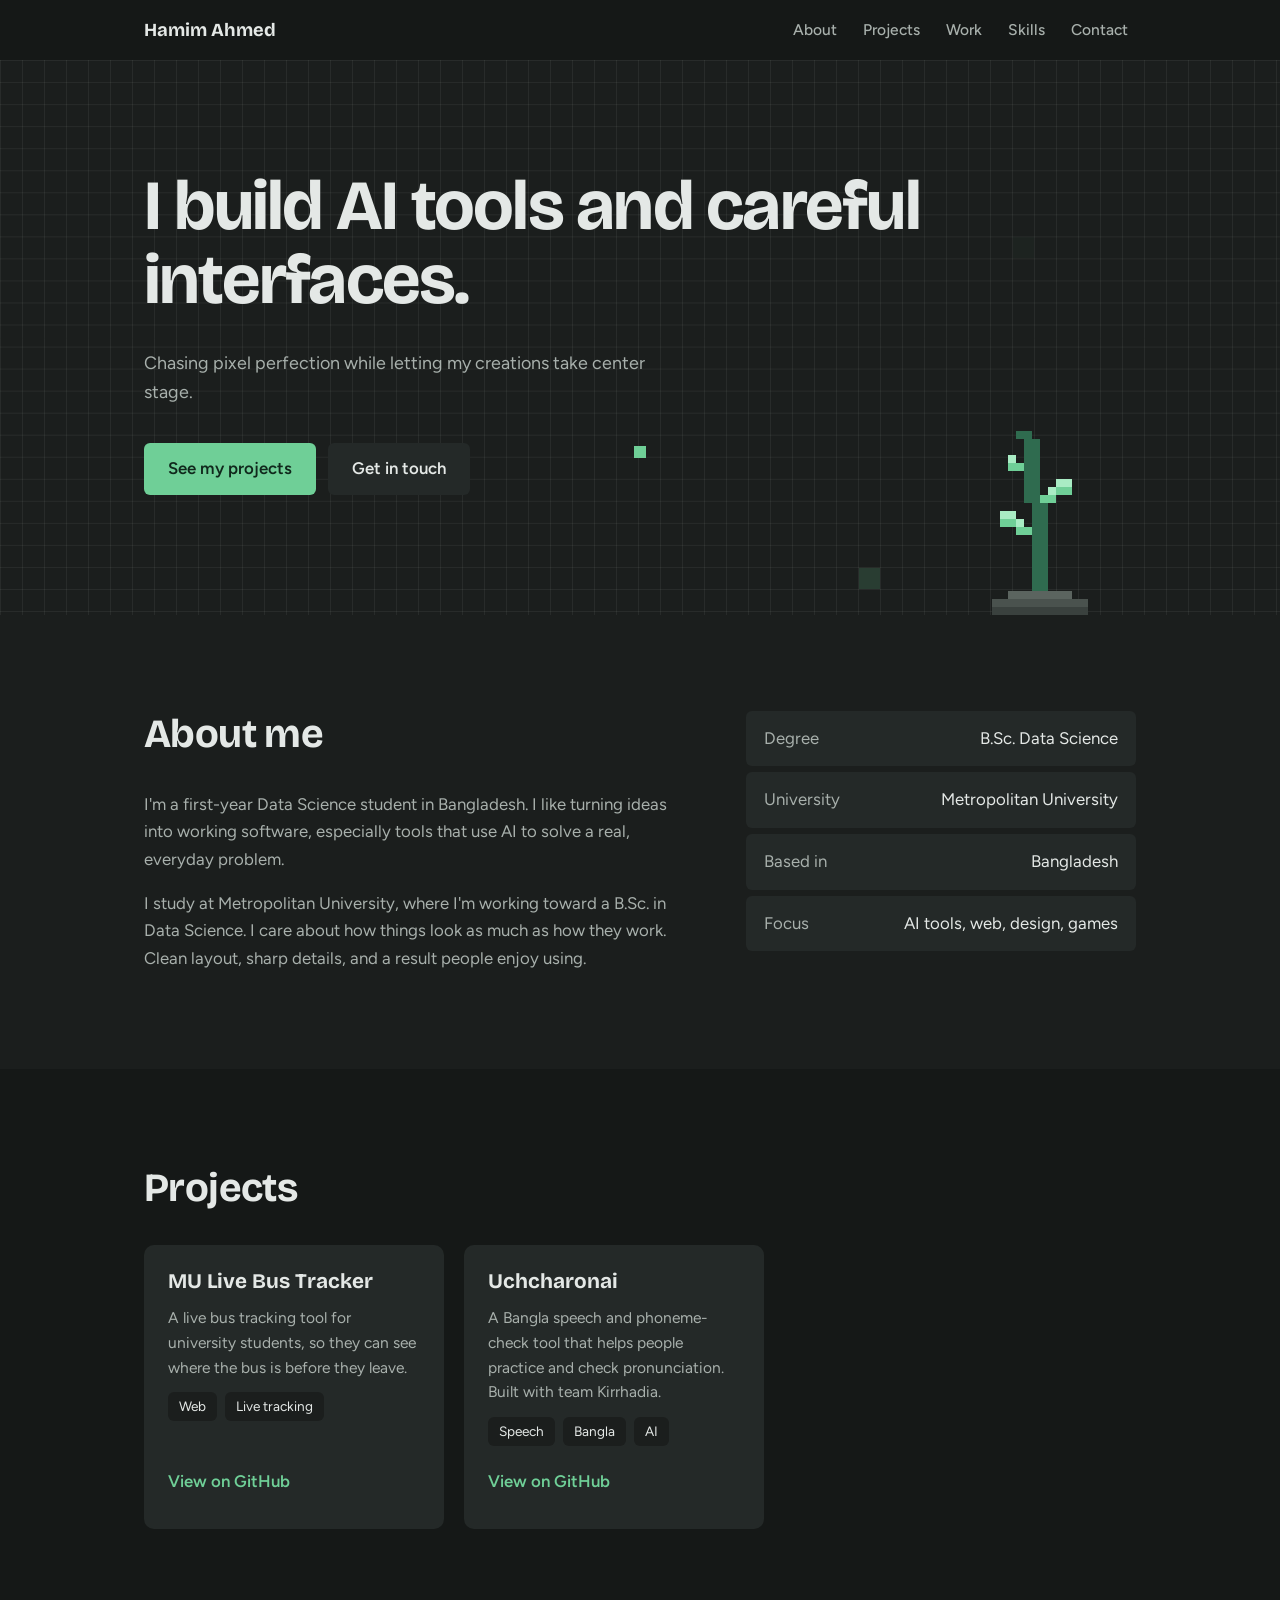
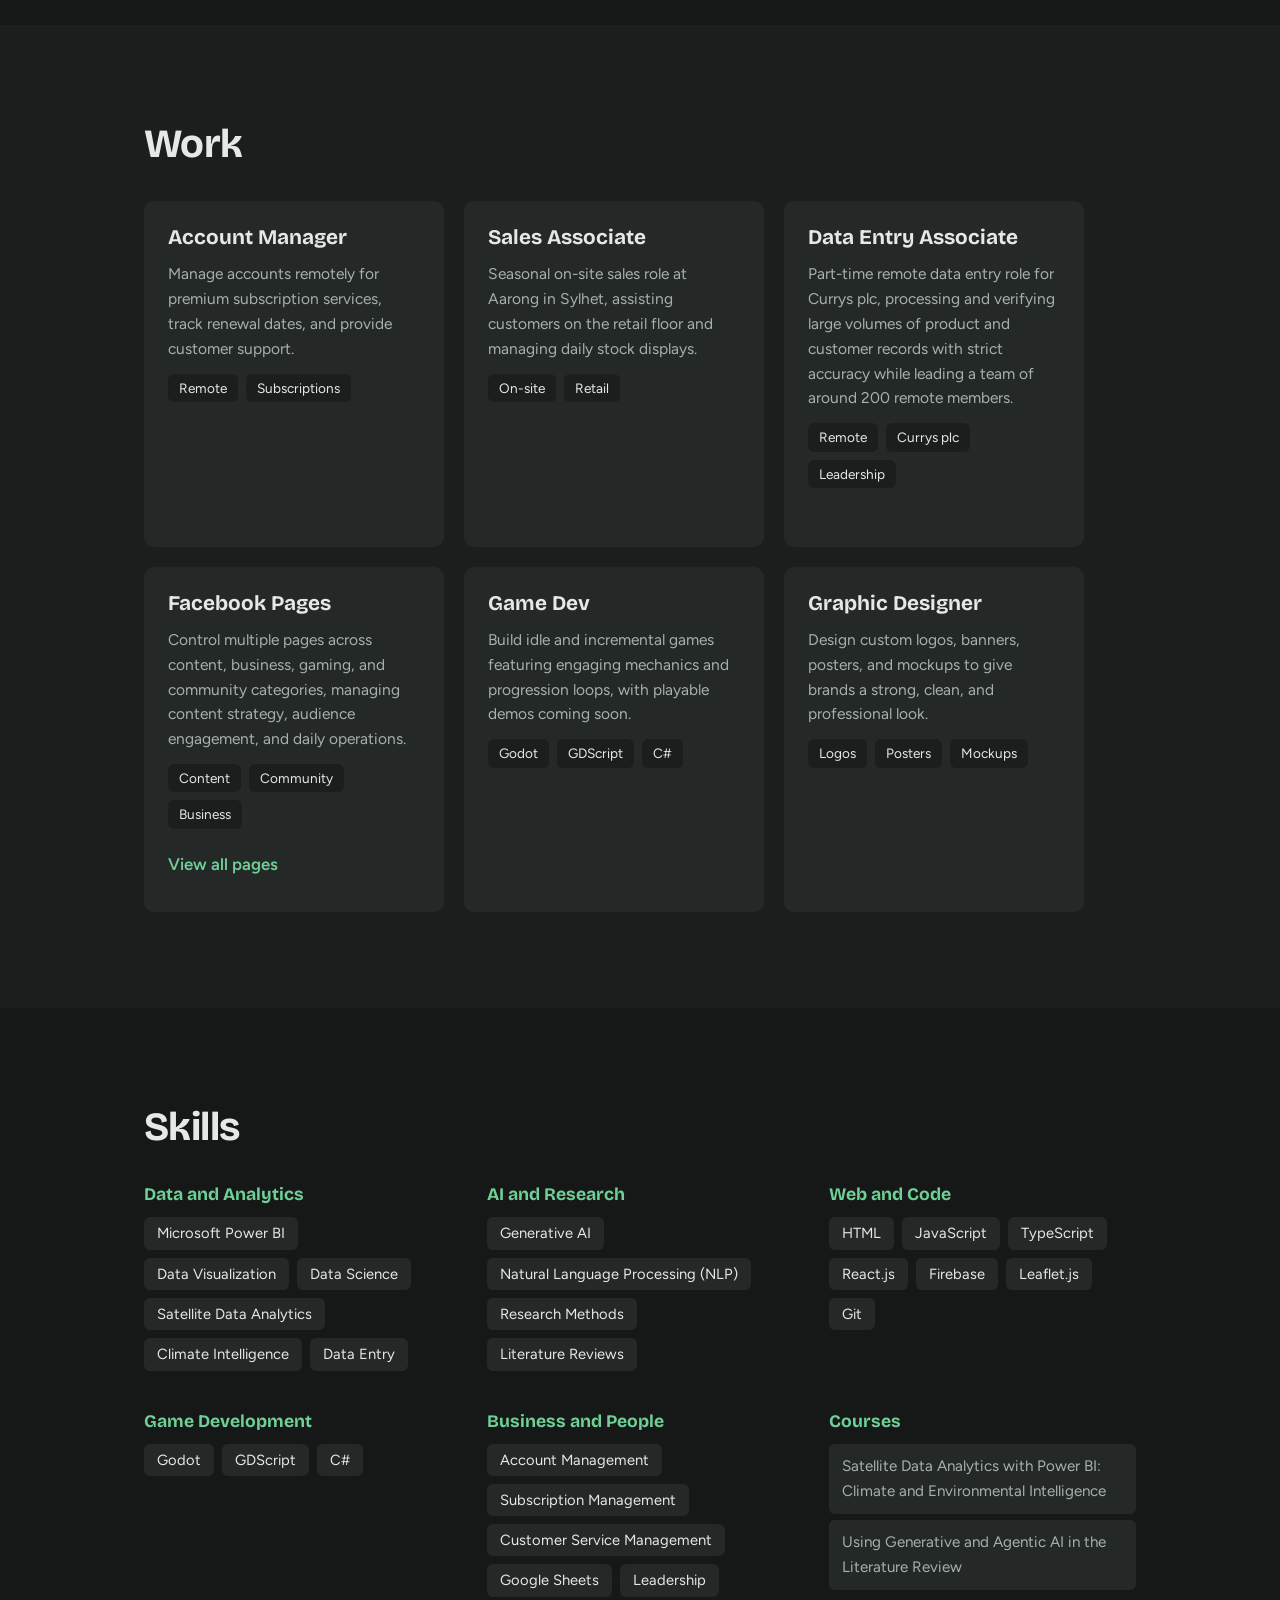
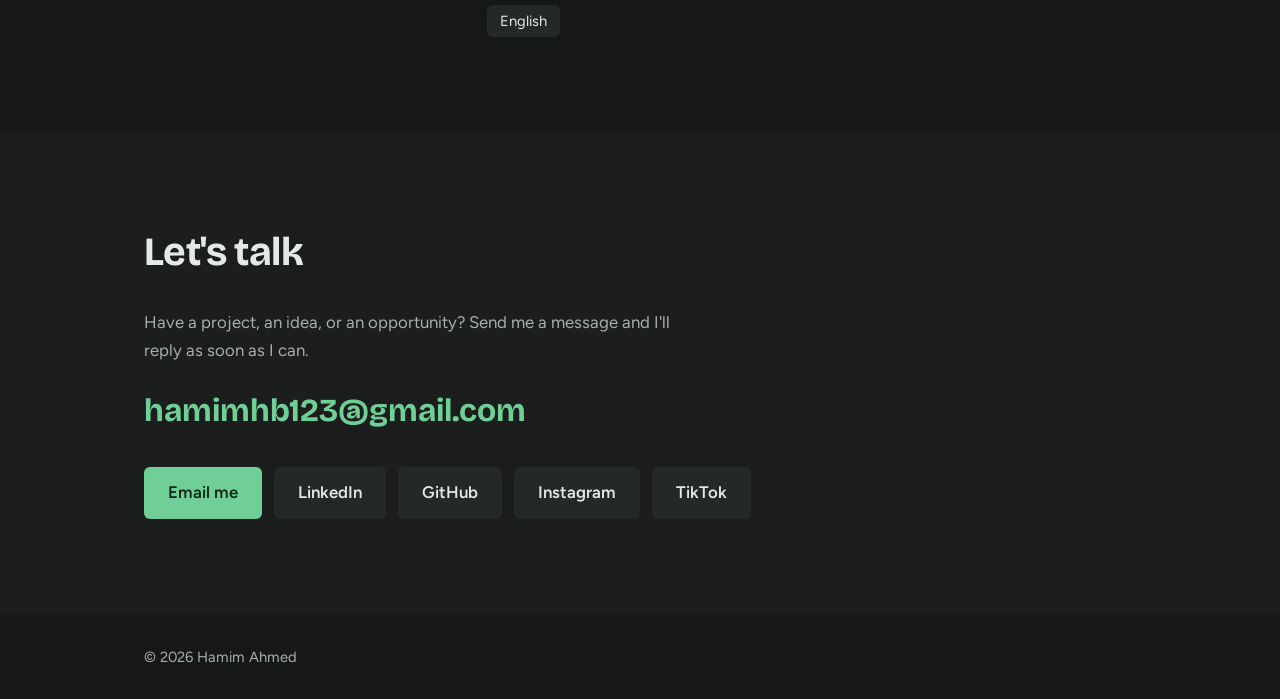
==== index.html @ 27bd6337 "Add files via upload" ====
<!DOCTYPE html>
<html lang="en">
<head>
<meta charset="utf-8">
<meta name="viewport" content="width=device-width, initial-scale=1">
<title>Hamim Ahmed | AI tools and careful interfaces</title>
<meta name="description" content="Hamim Ahmed, Data Science student building AI tools and applied software.">
<meta name="theme-color" content="#1b1e1d">
<meta name="color-scheme" content="dark">
<meta property="og:type" content="website">
<meta property="og:title" content="Hamim Ahmed | AI tools and careful interfaces">
<meta property="og:description" content="Data Science student building AI tools and applied software.">
<meta property="og:url" content="https://humblehamim.pages.dev/">
<meta name="twitter:card" content="summary">
<link rel="icon" href="data:image/svg+xml,%3Csvg xmlns='http://www.w3.org/2000/svg' viewBox='0 0 16 16'%3E%3Crect width='16' height='16' fill='%231b1e1d'/%3E%3Crect x='7' y='4' width='2' height='9' fill='%236fcf97'/%3E%3Crect x='4' y='5' width='3' height='2' fill='%236fcf97'/%3E%3Crect x='9' y='3' width='3' height='2' fill='%23a9ecc4'/%3E%3C/svg%3E">
<link rel="preconnect" href="https://fonts.googleapis.com">
<link rel="preconnect" href="https://fonts.gstatic.com" crossorigin>
<link href="https://fonts.googleapis.com/css2?family=Bricolage+Grotesque:opsz,wght@12..96,500;12..96,700&family=Figtree:wght@400;500;600&display=swap" rel="stylesheet">
<link rel="stylesheet" href="style.css">
</head>
<body>
<a class="skip" href="#about">Skip to content</a>
<div id="bar"></div>

<header>
  <div class="wrap">
    <a class="logo" href="#top">Hamim Ahmed</a>
    <nav aria-label="Main">
      <a href="#about">About</a>
      <a href="#projects">Projects</a>
      <a href="#work">Work</a>
      <a href="#skills">Skills</a>
      <a href="#contact">Contact</a>
    </nav>
  </div>
</header>

<main id="top">

<div class="hero">
  <canvas id="grid" aria-hidden="true"></canvas>
  <canvas id="sprout" aria-hidden="true"></canvas>
  <div class="wrap">
    <h1>I build AI tools and careful interfaces.</h1>
    <p class="motto">Chasing pixel perfection while letting my creations take center stage.</p>
    <div class="btns">
      <a class="btn main" href="#projects">See my projects</a>
      <a class="btn alt" href="#contact">Get in touch</a>
    </div>
  </div>
</div>

<section id="about">
  <div class="wrap about">
    <div>
      <h2>About me</h2>
      <p>I'm a first-year Data Science student in Bangladesh. I like turning ideas into working software, especially tools that use AI to solve a real, everyday problem.</p>
      <p>I study at Metropolitan University, where I'm working toward a B.Sc. in Data Science. I care about how things look as much as how they work. Clean layout, sharp details, and a result people enjoy using.</p>
    </div>
    <dl class="facts">
      <div><dt>Degree</dt><dd>B.Sc. Data Science</dd></div>
      <div><dt>University</dt><dd>Metropolitan University</dd></div>
      <div><dt>Based in</dt><dd>Bangladesh</dd></div>
      <div><dt>Focus</dt><dd>AI tools, web, design, games</dd></div>
    </dl>
  </div>
</section>

<section id="projects">
  <div class="wrap">
    <h2>Projects</h2>
    <div class="cards">

      <!-- PROJECT CARD: copy this block to add a new project -->
      <article class="card">
        <h3>MU Live Bus Tracker</h3>
        <p>A live bus tracking tool for university students, so they can see where the bus is before they leave.</p>
        <ul class="tags"><li>Web</li><li>Live tracking</li></ul>
        <a href="https://github.com/HumbleHamim" aria-label="MU Live Bus Tracker on GitHub">View on GitHub</a>
      </article>

      <article class="card">
        <h3>Uchcharonai</h3>
        <p>A Bangla speech and phoneme-check tool that helps people practice and check pronunciation. Built with team Kirrhadia.</p>
        <ul class="tags"><li>Speech</li><li>Bangla</li><li>AI</li></ul>
        <a href="https://github.com/HumbleHamim" aria-label="Uchcharonai on GitHub">View on GitHub</a>
      </article>
      <!-- END PROJECT CARD -->

    </div>
  </div>
</section>

<section id="work">
  <div class="wrap">
    <h2>Work</h2>
    <div class="cards">
      <article class="card">
        <h3>Account Manager</h3>
        <p>Manage accounts remotely for premium subscription services, track renewal dates, and provide customer support.</p>
        <ul class="tags"><li>Remote</li><li>Subscriptions</li></ul>
      </article>
      <article class="card">
        <h3>Sales Associate</h3>
        <p>Seasonal on-site sales role at Aarong in Sylhet, assisting customers on the retail floor and managing daily stock displays.</p>
        <ul class="tags"><li>On-site</li><li>Retail</li></ul>
      </article>
      <article class="card">
        <h3>Data Entry Associate</h3>
        <p>Part-time remote data entry role for Currys plc, processing and verifying large volumes of product and customer records with strict accuracy while leading a team of around 200 remote members.</p>
        <ul class="tags"><li>Remote</li><li>Currys plc</li><li>Leadership</li></ul>
      </article>
      <article class="card">
        <h3>Facebook Pages</h3>
        <p>Control multiple pages across content, business, gaming, and community categories, managing content strategy, audience engagement, and daily operations.</p>
        <ul class="tags"><li>Content</li><li>Community</li><li>Business</li></ul>
        <button class="more" type="button" aria-expanded="false" aria-controls="pages-panel">View all pages</button>
      </article>
      <article class="card">
        <h3>Game Dev</h3>
        <p>Build idle and incremental games featuring engaging mechanics and progression loops, with playable demos coming soon.</p>
        <ul class="tags"><li>Godot</li><li>GDScript</li><li>C#</li></ul>
      </article>
      <article class="card">
        <h3>Graphic Designer</h3>
        <p>Design custom logos, banners, posters, and mockups to give brands a strong, clean, and professional look.</p>
        <ul class="tags"><li>Logos</li><li>Posters</li><li>Mockups</li></ul>
      </article>
    </div>
    <div id="pages-panel" class="panel" hidden>
      <h3>Facebook pages I run</h3>
      <div class="cards compact">
      <article class="card">
        <h3>DSc Coven</h3>
        <p>Manage a student-led educational community and content page for Data Science students at Metropolitan University.</p>
        <a href="https://www.facebook.com/1062751756930092" target="_blank" rel="noopener" aria-label="Visit the DSc Coven page">Visit page</a>
      </article>
      <article class="card">
        <h3>HRS Team</h3>
        <p>An online business run with two partners, built around affordable, trusted digital services.</p>
        <a href="https://www.facebook.com/218362291365627" target="_blank" rel="noopener" aria-label="Visit the HRS Team page">Visit page</a>
      </article>
      <article class="card">
        <h3>Premium Education Hub</h3>
        <p>Affordable access to tools like ChatGPT, Gemini, Canva, Grammarly and Adobe.</p>
        <a href="https://www.facebook.com/1070780342783674" target="_blank" rel="noopener" aria-label="Visit the Premium Education Hub page">Visit page</a>
      </article>
      <article class="card">
        <h3>Premium Streaming Hub</h3>
        <p>Affordable premium streaming plans, including YouTube Premium, Spotify and Netflix.</p>
        <a href="https://www.facebook.com/617478764784424" target="_blank" rel="noopener" aria-label="Visit the Premium Streaming Hub page">Visit page</a>
      </article>
      <article class="card">
        <h3>HRS Luxeven</h3>
        <p>Manage brand identity, daily operations, and business growth for a premium clothing line focused on timeless style.</p>
        <a href="https://www.facebook.com/1470755589448457" target="_blank" rel="noopener" aria-label="Visit the HRS Luxeven page">Visit page</a>
      </article>
      <article class="card">
        <h3>RCL Empire</h3>
        <p>Manage content and community engagement for a Minecraft team on the Cyanplex server.</p>
        <a href="https://www.facebook.com/104432019343906" target="_blank" rel="noopener" aria-label="Visit the RCL Empire page">Visit page</a>
      </article>
      </div>
    </div>
  </div>
</section>

<section id="skills">
  <div class="wrap">
    <h2>Skills</h2>
    <div class="skills">
      <div>
        <h3>Data and Analytics</h3>
        <ul><li>Microsoft Power BI</li><li>Data Visualization</li><li>Data Science</li><li>Satellite Data Analytics</li><li>Climate Intelligence</li><li>Data Entry</li></ul>
      </div>
      <div>
        <h3>AI and Research</h3>
        <ul><li>Generative AI</li><li>Natural Language Processing (NLP)</li><li>Research Methods</li><li>Literature Reviews</li></ul>
      </div>
      <div>
        <h3>Web and Code</h3>
        <ul><li>HTML</li><li>JavaScript</li><li>TypeScript</li><li>React.js</li><li>Firebase</li><li>Leaflet.js</li><li>Git</li></ul>
      </div>
      <div>
        <h3>Game Development</h3>
        <ul><li>Godot</li><li>GDScript</li><li>C#</li></ul>
      </div>
      <div>
        <h3>Business and People</h3>
        <ul><li>Account Management</li><li>Subscription Management</li><li>Customer Service Management</li><li>Google Sheets</li><li>Leadership</li><li>English</li></ul>
      </div>
      <div>
        <h3>Courses</h3>
        <ul class="plain"><li>Satellite Data Analytics with Power BI: Climate and Environmental Intelligence</li><li>Using Generative and Agentic AI in the Literature Review</li></ul>
      </div>
    </div>
  </div>
</section>

<section id="contact" class="contact">
  <div class="wrap">
    <h2>Let's talk</h2>
    <p>Have a project, an idea, or an opportunity? Send me a message and I'll reply as soon as I can.</p>
    <p class="mail"><a href="mailto:hamimhb123@gmail.com">hamimhb123@gmail.com</a></p>
    <div class="links">
      <a class="btn main" href="mailto:hamimhb123@gmail.com">Email me</a>
      <a class="btn alt" href="https://www.linkedin.com/in/humblehamim" target="_blank" rel="noopener">LinkedIn</a>
      <a class="btn alt" href="https://github.com/HumbleHamim" target="_blank" rel="noopener">GitHub</a>
      <a class="btn alt" href="https://www.instagram.com/humble.breeze" target="_blank" rel="noopener">Instagram</a>
      <a class="btn alt" href="https://www.tiktok.com/@humble.breeze" target="_blank" rel="noopener">TikTok</a>
    </div>
  </div>
</section>

</main>

<footer>
  <div class="wrap">&copy; <span id="yr">2026</span> Hamim Ahmed</div>
</footer>

<script src="script.js"></script>
</body>
</html>
---- style.css ----
:root{
  --bg:#1b1e1d; --deep:#151817; --surface:#242928; --surface-hi:#2c3230;
  --ash:#a8b0ac; --silver:#e4e8e6; --green:#6fcf97; --green-deep:#2f6b4f;
  --display:'Bricolage Grotesque','Segoe UI',Arial,sans-serif;
  --body:'Figtree','Segoe UI',Arial,sans-serif;
}
*{box-sizing:border-box;margin:0;padding:0}
html{scroll-behavior:smooth}
body{background:var(--bg);color:var(--silver);font:400 1.05rem/1.65 var(--body)}
a{color:inherit}
:focus-visible{outline:2px solid var(--green);outline-offset:3px}
.wrap{max-width:1040px;margin:0 auto;padding:0 24px}

.skip{position:absolute;left:16px;top:-60px;z-index:30;background:var(--green);color:#10281c;padding:10px 16px;border-radius:6px;font-weight:600;text-decoration:none}
.skip:focus{top:10px}

/* nav: a plain solid bar */
header{position:sticky;top:0;z-index:5;background:var(--deep)}
header .wrap{display:flex;justify-content:space-between;align-items:center;height:60px}
.logo{font:700 1.15rem var(--display);text-decoration:none;padding:12px 0}
nav{display:flex;gap:10px}
nav a{color:var(--ash);text-decoration:none;font-weight:500;font-size:.97rem;padding:12px 8px;display:inline-block}
nav a:hover{color:var(--green)}

/* hero */
.hero{position:relative;overflow:hidden}
#grid{position:absolute;inset:0;width:100%;height:100%}
.hero .wrap{position:relative;padding-top:110px;padding-bottom:120px;pointer-events:none}
.hero a,.hero .btn{pointer-events:auto}
h1{font:700 clamp(1.9rem,6.4vw,4.4rem)/1.05 var(--display);letter-spacing:-.025em;max-width:21ch}
.motto{margin-top:30px;max-width:46ch;color:var(--ash);font-size:1.12rem}
.btns{display:flex;gap:12px;margin-top:36px;flex-wrap:wrap}
.btn{display:inline-block;padding:12px 24px;border-radius:6px;font-weight:600;text-decoration:none;background:var(--surface);transition:background .2s,transform .2s}
.btn.main{background:var(--green);color:#10281c}
.btn.main:hover{background:#8be0ae}
.btn.alt:hover{background:var(--surface-hi);color:var(--green)}

/* sections: separated by a step in tone, not by lines */
section{padding:96px 0;scroll-margin-top:60px}
#projects,#skills{background:var(--deep)}
h2{font:700 clamp(1.8rem,4vw,2.5rem)/1.15 var(--display);letter-spacing:-.015em;margin-bottom:34px}
.about{display:grid;grid-template-columns:1.4fr 1fr;gap:56px}
.about p+p{margin-top:16px}
.about p{color:var(--ash)}
.facts{display:grid;gap:6px;align-content:start}
.facts div{background:var(--surface);border-radius:6px;padding:14px 18px;display:flex;justify-content:space-between;gap:16px}
.facts dt{color:var(--ash)}
.facts dd{text-align:right}

/* cards */
.cards{display:grid;grid-template-columns:repeat(auto-fill,minmax(min(300px,100%),300px));gap:20px;justify-content:start;grid-auto-rows:1fr}
.card{background:var(--surface);border-radius:10px;padding:24px;display:flex;flex-direction:column;gap:12px;transition:background .2s,transform .25s}
.card:hover{background:var(--surface-hi);transform:translateY(-4px)}
.card h3{font:700 1.3rem var(--display)}
.card p{color:var(--ash);font-size:.97rem;line-height:1.6}
.tags{list-style:none;display:flex;flex-wrap:wrap;gap:8px}
.tags li{font-size:.85rem;padding:3px 11px;border-radius:6px;background:var(--bg);color:var(--silver)}
.card a,.more{color:var(--green);font-weight:600;text-decoration:none;display:inline-block;padding:10px 0;margin-top:auto;width:max-content}
.card a:hover{text-decoration:underline}

/* project screenshots (used when a card has a .shot) */
.shot{display:block;margin:-24px -24px 0;border-radius:10px 10px 0 0;overflow:hidden;background:var(--deep)}
.shot img{display:block;width:100%;height:auto;aspect-ratio:16/10;object-fit:cover;object-position:top}

/* skills */
.skills{display:grid;grid-template-columns:repeat(auto-fit,minmax(280px,1fr));gap:40px 36px}
.skills h3{font:700 1.1rem var(--display);margin-bottom:12px;color:var(--green)}
.skills ul{list-style:none;display:flex;flex-wrap:wrap;gap:8px}
.skills li{padding:4px 13px;border-radius:6px;font-size:.92rem;color:var(--silver);background:var(--surface)}
.skills ul.plain{display:grid;gap:6px}
.skills ul.plain li{padding:10px 13px;color:var(--ash);font-size:.95rem}

/* contact */
.contact p{color:var(--ash);max-width:50ch;margin-bottom:20px}
.contact .mail{font:700 clamp(1.3rem,3.6vw,2rem)/1.2 var(--display);color:var(--silver);margin-bottom:28px;overflow-wrap:anywhere}
.contact .mail a{text-decoration:none;color:var(--green)}
.contact .mail a:hover{text-decoration:underline}
.links{display:flex;flex-wrap:wrap;gap:12px}
footer{padding:30px 0;color:var(--ash);font-size:.92rem;background:var(--deep)}

@media(max-width:760px){
  .about{grid-template-columns:1fr;gap:34px}
  .hero .wrap{padding-top:70px;padding-bottom:80px}
  section{padding:64px 0}
}

/* sprout */
#sprout{position:absolute;right:max(24px,calc((100% - 1040px)/2 + 24px));bottom:0;width:192px;height:256px;image-rendering:pixelated;pointer-events:none}
@media(max-width:760px){#sprout{width:120px;height:160px;right:12px;opacity:.9}}

/* scroll progress */
#bar{position:fixed;top:0;left:0;height:3px;width:100%;background:var(--green);transform:scaleX(0);transform-origin:left;z-index:20}

/* custom cursor (pixel trail) */
.tr{position:fixed;left:0;top:0;pointer-events:none;z-index:99;background:var(--green);will-change:transform}
.tr.head{transition:width .15s,height .15s,background .15s,margin .15s}
.tr.head.big{width:34px!important;height:34px!important;margin:-10px 0 0 -10px;background:transparent;border:2px solid var(--green)}

/* load-in + scroll reveal */
.w{display:inline-block;animation:wordIn .8s cubic-bezier(.2,.7,.2,1) both}
@keyframes wordIn{from{opacity:0;transform:translateY(.6em)}to{opacity:1;transform:none}}
@keyframes fadeUp{from{opacity:0;transform:translateY(14px)}to{opacity:1;transform:none}}
.motto{animation:fadeUp .8s .7s both}
.btns{animation:fadeUp .8s .95s both}
.rv{opacity:0;transform:translateY(22px);transition:opacity .6s ease,transform .6s ease}
.rv.in{opacity:1;transform:none}
.card.rv.in{transition:opacity .6s ease,transform .25s,background .2s}
@media(prefers-reduced-motion:reduce){
  html{scroll-behavior:auto}
  .w,.motto,.btns{animation:none}
  .rv{opacity:1;transform:none;transition:none}
  .card:hover,.btn:hover{transform:none}
}

@media(max-width:700px){.cards{justify-content:center}}
@media(max-width:560px){.logo{display:none}header .wrap{justify-content:center}nav{gap:2px}nav a{font-size:.9rem;padding:12px 7px}}

.more{background:none;border:0;font:inherit;font-weight:600;cursor:pointer;text-align:left}
.more:hover{text-decoration:underline}
.panel{margin-top:56px}
.panel[hidden]{display:none}
.panel>h3{font:700 1.3rem var(--display);margin-bottom:20px}
.cards.compact{grid-template-columns:repeat(auto-fill,minmax(min(260px,100%),260px))}
.cards.compact .card{padding:20px;background:var(--surface)}
.btn:hover{transform:translateY(-2px)}
.card.rv.in:hover{transform:translateY(-4px)}
.contact .mail a{display:inline-block;padding:8px 0}
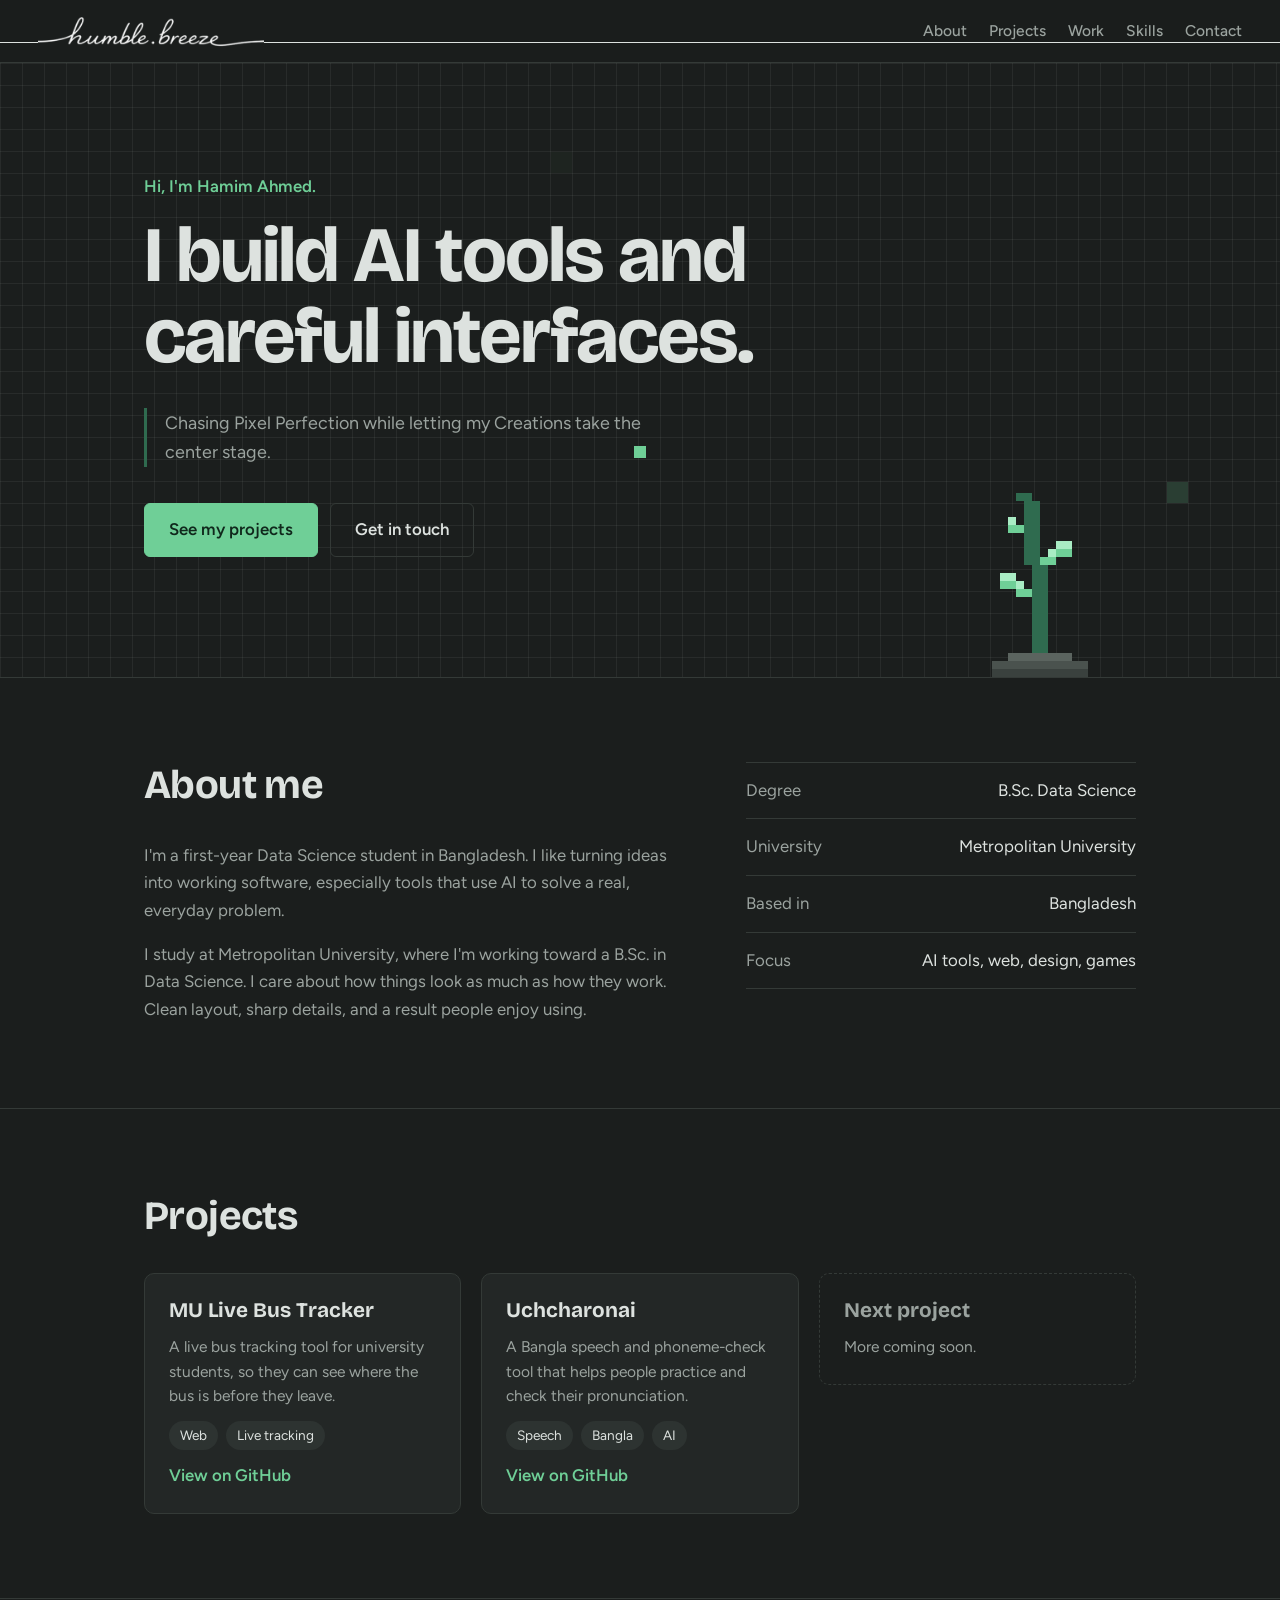
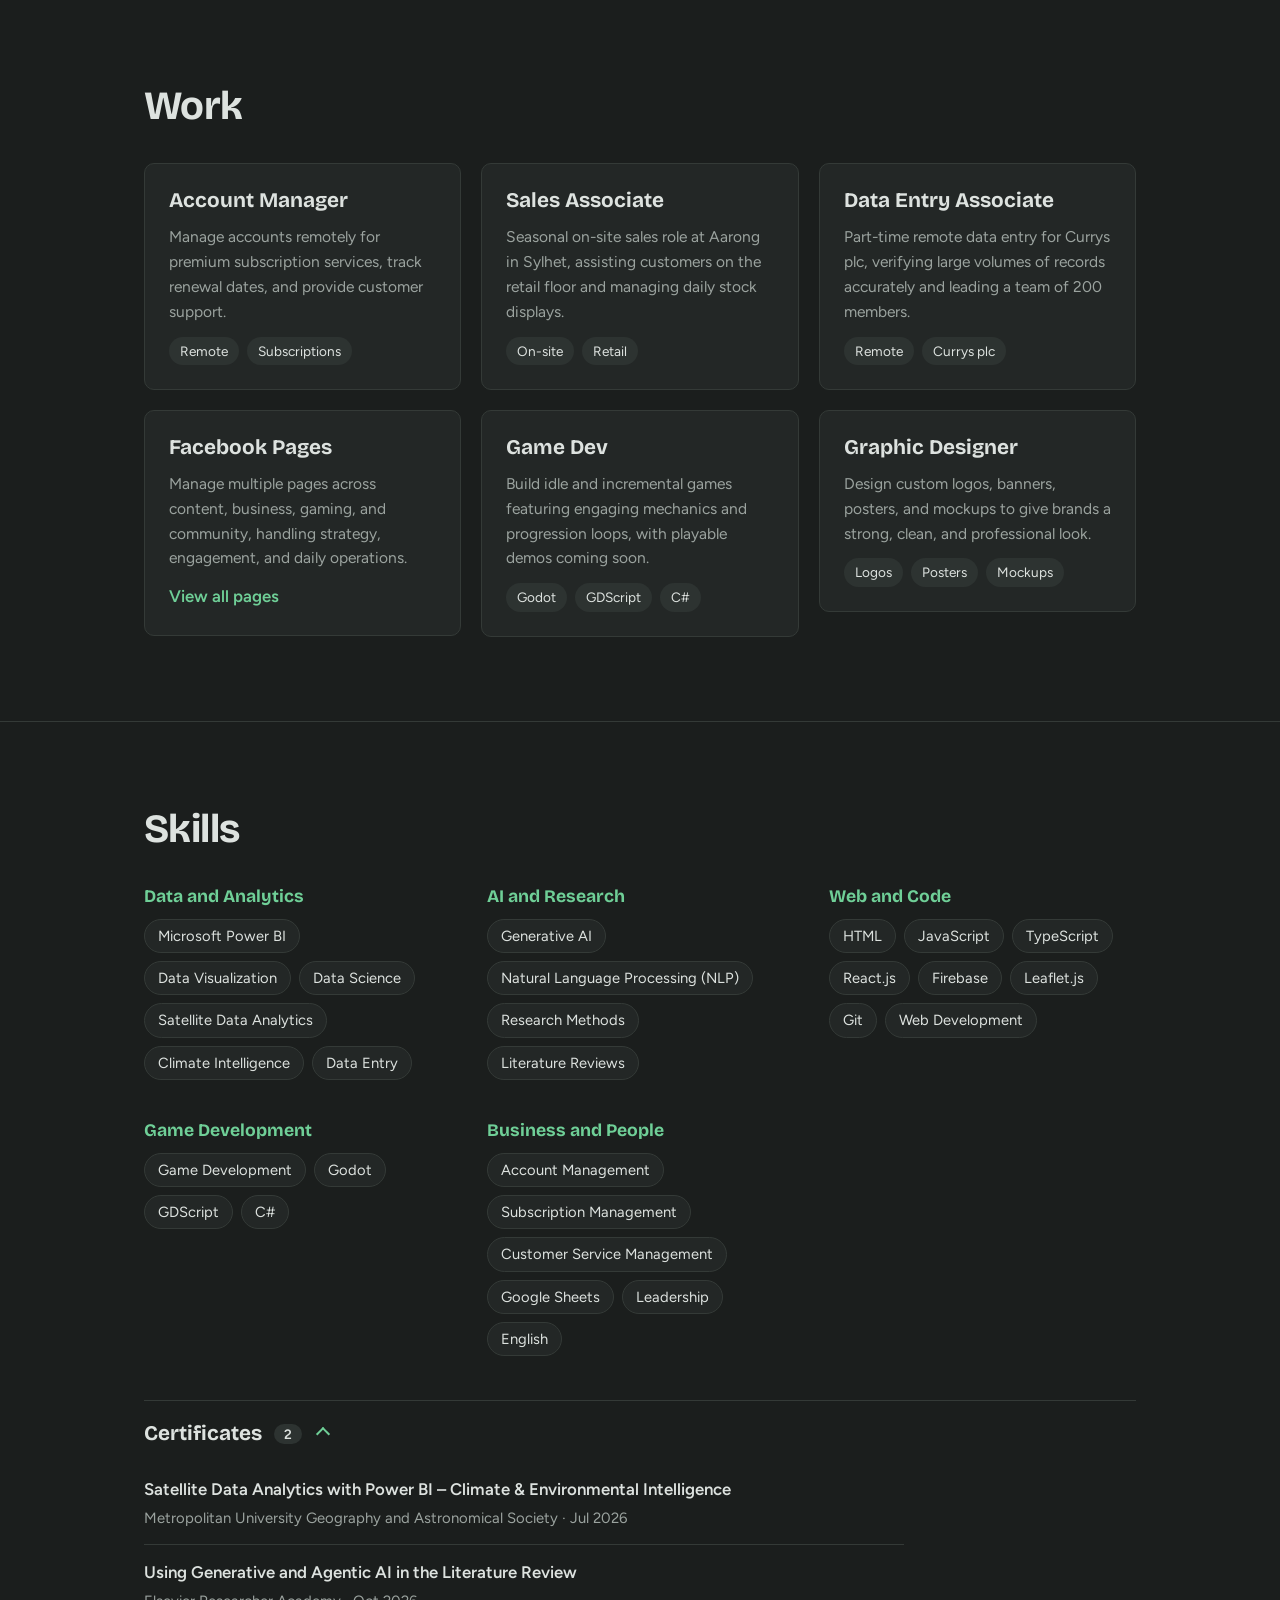
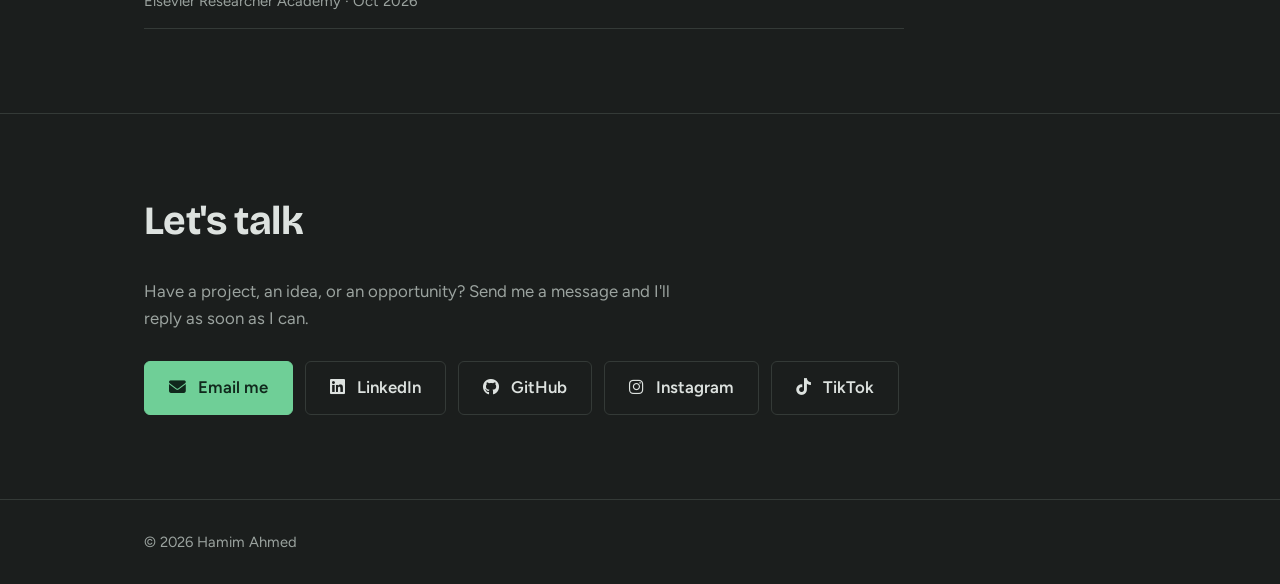
==== commit 23abfde3: "Add files via upload" ====
--- a/index.html
+++ b/index.html
@@ -3,28 +3,20 @@
 <head>
 <meta charset="utf-8">
 <meta name="viewport" content="width=device-width, initial-scale=1">
-<title>Hamim Ahmed | AI tools and careful interfaces</title>
+<title>Hamim Ahmed | Portfolio</title>
 <meta name="description" content="Hamim Ahmed, Data Science student building AI tools and applied software.">
-<meta name="theme-color" content="#1b1e1d">
-<meta name="color-scheme" content="dark">
-<meta property="og:type" content="website">
-<meta property="og:title" content="Hamim Ahmed | AI tools and careful interfaces">
-<meta property="og:description" content="Data Science student building AI tools and applied software.">
-<meta property="og:url" content="https://humblehamim.pages.dev/">
-<meta name="twitter:card" content="summary">
-<link rel="icon" href="data:image/svg+xml,%3Csvg xmlns='http://www.w3.org/2000/svg' viewBox='0 0 16 16'%3E%3Crect width='16' height='16' fill='%231b1e1d'/%3E%3Crect x='7' y='4' width='2' height='9' fill='%236fcf97'/%3E%3Crect x='4' y='5' width='3' height='2' fill='%236fcf97'/%3E%3Crect x='9' y='3' width='3' height='2' fill='%23a9ecc4'/%3E%3C/svg%3E">
 <link rel="preconnect" href="https://fonts.googleapis.com">
 <link rel="preconnect" href="https://fonts.gstatic.com" crossorigin>
 <link href="https://fonts.googleapis.com/css2?family=Bricolage+Grotesque:opsz,wght@12..96,500;12..96,700&family=Figtree:wght@400;500;600&display=swap" rel="stylesheet">
+<link rel="stylesheet" href="https://cdnjs.cloudflare.com/ajax/libs/font-awesome/6.5.2/css/all.min.css">
 <link rel="stylesheet" href="style.css">
 </head>
 <body>
-<a class="skip" href="#about">Skip to content</a>
 <div id="bar"></div>
 
 <header>
-  <div class="wrap">
-    <a class="logo" href="#top">Hamim Ahmed</a>
+  <div class="bar-in">
+    <a class="logo" href="#top" aria-label="Hamim Ahmed, home"><img src="logo.png" alt="" height="38" onerror="this.style.display='none';this.nextElementSibling.hidden=false;this.parentNode.classList.add('nologo')"><span hidden>Hamim Ahmed</span></a>
     <nav aria-label="Main">
       <a href="#about">About</a>
       <a href="#projects">Projects</a>
@@ -41,8 +33,9 @@
   <canvas id="grid" aria-hidden="true"></canvas>
   <canvas id="sprout" aria-hidden="true"></canvas>
   <div class="wrap">
+    <p class="hello">Hi, I'm Hamim Ahmed.</p>
     <h1>I build AI tools and careful interfaces.</h1>
-    <p class="motto">Chasing pixel perfection while letting my creations take center stage.</p>
+    <blockquote class="motto">Chasing Pixel Perfection while letting my Creations take the center stage.</blockquote>
     <div class="btns">
       <a class="btn main" href="#projects">See my projects</a>
       <a class="btn alt" href="#contact">Get in touch</a>
@@ -57,12 +50,12 @@
       <p>I'm a first-year Data Science student in Bangladesh. I like turning ideas into working software, especially tools that use AI to solve a real, everyday problem.</p>
       <p>I study at Metropolitan University, where I'm working toward a B.Sc. in Data Science. I care about how things look as much as how they work. Clean layout, sharp details, and a result people enjoy using.</p>
     </div>
-    <dl class="facts">
-      <div><dt>Degree</dt><dd>B.Sc. Data Science</dd></div>
-      <div><dt>University</dt><dd>Metropolitan University</dd></div>
-      <div><dt>Based in</dt><dd>Bangladesh</dd></div>
-      <div><dt>Focus</dt><dd>AI tools, web, design, games</dd></div>
-    </dl>
+    <ul class="facts">
+      <li><span>Degree</span><span>B.Sc. Data Science</span></li>
+      <li><span>University</span><span>Metropolitan University</span></li>
+      <li><span>Based in</span><span>Bangladesh</span></li>
+      <li><span>Focus</span><span>AI tools, web, design, games</span></li>
+    </ul>
   </div>
 </section>
 
@@ -75,17 +68,22 @@
       <article class="card">
         <h3>MU Live Bus Tracker</h3>
         <p>A live bus tracking tool for university students, so they can see where the bus is before they leave.</p>
-        <ul class="tags"><li>Web</li><li>Live tracking</li></ul>
-        <a href="https://github.com/HumbleHamim" aria-label="MU Live Bus Tracker on GitHub">View on GitHub</a>
+        <div class="tags"><span>Web</span><span>Live tracking</span></div>
+        <a href="https://github.com/MrHamim1050">View on GitHub</a>
       </article>
 
       <article class="card">
         <h3>Uchcharonai</h3>
-        <p>A Bangla speech and phoneme-check tool that helps people practice and check pronunciation. Built with team Kirrhadia.</p>
-        <ul class="tags"><li>Speech</li><li>Bangla</li><li>AI</li></ul>
-        <a href="https://github.com/HumbleHamim" aria-label="Uchcharonai on GitHub">View on GitHub</a>
+        <p>A Bangla speech and phoneme-check tool that helps people practice and check their pronunciation.</p>
+        <div class="tags"><span>Speech</span><span>Bangla</span><span>AI</span></div>
+        <a href="https://github.com/MrHamim1050">View on GitHub</a>
       </article>
       <!-- END PROJECT CARD -->
+
+      <article class="card empty">
+        <h3>Next project</h3>
+        <p>More coming soon.</p>
+      </article>
 
     </div>
   </div>
@@ -98,69 +96,67 @@
       <article class="card">
         <h3>Account Manager</h3>
         <p>Manage accounts remotely for premium subscription services, track renewal dates, and provide customer support.</p>
-        <ul class="tags"><li>Remote</li><li>Subscriptions</li></ul>
+        <div class="tags"><span>Remote</span><span>Subscriptions</span></div>
       </article>
       <article class="card">
         <h3>Sales Associate</h3>
         <p>Seasonal on-site sales role at Aarong in Sylhet, assisting customers on the retail floor and managing daily stock displays.</p>
-        <ul class="tags"><li>On-site</li><li>Retail</li></ul>
+        <div class="tags"><span>On-site</span><span>Retail</span></div>
       </article>
       <article class="card">
         <h3>Data Entry Associate</h3>
-        <p>Part-time remote data entry role for Currys plc, processing and verifying large volumes of product and customer records with strict accuracy while leading a team of around 200 remote members.</p>
-        <ul class="tags"><li>Remote</li><li>Currys plc</li><li>Leadership</li></ul>
-      </article>
-      <article class="card">
+        <p>Part-time remote data entry for Currys plc, verifying large volumes of records accurately and leading a team of 200 members.</p>
+        <div class="tags"><span>Remote</span><span>Currys plc</span></div>
+      </article>
+      <article class="card fbcard">
         <h3>Facebook Pages</h3>
-        <p>Control multiple pages across content, business, gaming, and community categories, managing content strategy, audience engagement, and daily operations.</p>
-        <ul class="tags"><li>Content</li><li>Community</li><li>Business</li></ul>
+        <p>Manage multiple pages across content, business, gaming, and community, handling strategy, engagement, and daily operations.</p>
         <button class="more" type="button" aria-expanded="false" aria-controls="pages-panel">View all pages</button>
+        <div id="pages-panel" class="panel" hidden>
+          <div class="cards compact">
+              <article class="card">
+                <h3>DSc Coven</h3>
+                <p>Manage a student-led educational community and content page for Data Science students at Metropolitan University.</p>
+                <a href="https://www.facebook.com/1062751756930092" target="_blank" rel="noopener">Visit page</a>
+              </article>
+              <article class="card">
+                <h3>HRS Team</h3>
+                <p>An online business run with two partners, built around affordable, trusted digital services for everyday users.</p>
+                <a href="https://www.facebook.com/218362291365627" target="_blank" rel="noopener">Visit page</a>
+              </article>
+              <article class="card">
+                <h3>Premium Education Hub</h3>
+                <p>Affordable premium access to study and productivity tools like ChatGPT, Gemini, Canva, Grammarly and Adobe.</p>
+                <a href="https://www.facebook.com/1070780342783674" target="_blank" rel="noopener">Visit page</a>
+              </article>
+              <article class="card">
+                <h3>Premium Streaming Hub</h3>
+                <p>Affordable premium streaming plans for entertainment, including YouTube Premium, Spotify, Netflix and Prime Video.</p>
+                <a href="https://www.facebook.com/617478764784424" target="_blank" rel="noopener">Visit page</a>
+              </article>
+              <article class="card">
+                <h3>HRS Luxeven</h3>
+                <p>Manage brand identity, daily operations, and business growth for a premium clothing line focused on timeless style.</p>
+                <a href="https://www.facebook.com/1470755589448457" target="_blank" rel="noopener">Visit page</a>
+              </article>
+              <article class="card">
+                <h3>RCL Empire</h3>
+                <p>Manage content and community engagement for a Minecraft team on the Cyanplex server.</p>
+                <a href="https://www.facebook.com/104432019343906" target="_blank" rel="noopener">Visit page</a>
+              </article>
+          </div>
+        </div>
       </article>
       <article class="card">
         <h3>Game Dev</h3>
         <p>Build idle and incremental games featuring engaging mechanics and progression loops, with playable demos coming soon.</p>
-        <ul class="tags"><li>Godot</li><li>GDScript</li><li>C#</li></ul>
+        <div class="tags"><span>Godot</span><span>GDScript</span><span>C#</span></div>
       </article>
       <article class="card">
         <h3>Graphic Designer</h3>
         <p>Design custom logos, banners, posters, and mockups to give brands a strong, clean, and professional look.</p>
-        <ul class="tags"><li>Logos</li><li>Posters</li><li>Mockups</li></ul>
-      </article>
-    </div>
-    <div id="pages-panel" class="panel" hidden>
-      <h3>Facebook pages I run</h3>
-      <div class="cards compact">
-      <article class="card">
-        <h3>DSc Coven</h3>
-        <p>Manage a student-led educational community and content page for Data Science students at Metropolitan University.</p>
-        <a href="https://www.facebook.com/1062751756930092" target="_blank" rel="noopener" aria-label="Visit the DSc Coven page">Visit page</a>
-      </article>
-      <article class="card">
-        <h3>HRS Team</h3>
-        <p>An online business run with two partners, built around affordable, trusted digital services.</p>
-        <a href="https://www.facebook.com/218362291365627" target="_blank" rel="noopener" aria-label="Visit the HRS Team page">Visit page</a>
-      </article>
-      <article class="card">
-        <h3>Premium Education Hub</h3>
-        <p>Affordable access to tools like ChatGPT, Gemini, Canva, Grammarly and Adobe.</p>
-        <a href="https://www.facebook.com/1070780342783674" target="_blank" rel="noopener" aria-label="Visit the Premium Education Hub page">Visit page</a>
-      </article>
-      <article class="card">
-        <h3>Premium Streaming Hub</h3>
-        <p>Affordable premium streaming plans, including YouTube Premium, Spotify and Netflix.</p>
-        <a href="https://www.facebook.com/617478764784424" target="_blank" rel="noopener" aria-label="Visit the Premium Streaming Hub page">Visit page</a>
-      </article>
-      <article class="card">
-        <h3>HRS Luxeven</h3>
-        <p>Manage brand identity, daily operations, and business growth for a premium clothing line focused on timeless style.</p>
-        <a href="https://www.facebook.com/1470755589448457" target="_blank" rel="noopener" aria-label="Visit the HRS Luxeven page">Visit page</a>
-      </article>
-      <article class="card">
-        <h3>RCL Empire</h3>
-        <p>Manage content and community engagement for a Minecraft team on the Cyanplex server.</p>
-        <a href="https://www.facebook.com/104432019343906" target="_blank" rel="noopener" aria-label="Visit the RCL Empire page">Visit page</a>
-      </article>
-      </div>
+        <div class="tags"><span>Logos</span><span>Posters</span><span>Mockups</span></div>
+      </article>
     </div>
   </div>
 </section>
@@ -179,21 +175,24 @@
       </div>
       <div>
         <h3>Web and Code</h3>
-        <ul><li>HTML</li><li>JavaScript</li><li>TypeScript</li><li>React.js</li><li>Firebase</li><li>Leaflet.js</li><li>Git</li></ul>
+        <ul><li>HTML</li><li>JavaScript</li><li>TypeScript</li><li>React.js</li><li>Firebase</li><li>Leaflet.js</li><li>Git</li><li>Web Development</li></ul>
       </div>
       <div>
         <h3>Game Development</h3>
-        <ul><li>Godot</li><li>GDScript</li><li>C#</li></ul>
+        <ul><li>Game Development</li><li>Godot</li><li>GDScript</li><li>C#</li></ul>
       </div>
       <div>
         <h3>Business and People</h3>
         <ul><li>Account Management</li><li>Subscription Management</li><li>Customer Service Management</li><li>Google Sheets</li><li>Leadership</li><li>English</li></ul>
       </div>
-      <div>
-        <h3>Courses</h3>
-        <ul class="plain"><li>Satellite Data Analytics with Power BI: Climate and Environmental Intelligence</li><li>Using Generative and Agentic AI in the Literature Review</li></ul>
-      </div>
-    </div>
+    </div>
+    <details class="certs" open>
+      <summary>Certificates <span>2</span></summary>
+      <ul class="certlist">
+        <li><strong>Satellite Data Analytics with Power BI – Climate &amp; Environmental Intelligence</strong><span>Metropolitan University Geography and Astronomical Society · Jul 2026</span></li>
+        <li><strong>Using Generative and Agentic AI in the Literature Review</strong><span>Elsevier Researcher Academy · Oct 2026</span></li>
+      </ul>
+    </details>
   </div>
 </section>
 
@@ -201,13 +200,12 @@
   <div class="wrap">
     <h2>Let's talk</h2>
     <p>Have a project, an idea, or an opportunity? Send me a message and I'll reply as soon as I can.</p>
-    <p class="mail"><a href="mailto:hamimhb123@gmail.com">hamimhb123@gmail.com</a></p>
     <div class="links">
-      <a class="btn main" href="mailto:hamimhb123@gmail.com">Email me</a>
-      <a class="btn alt" href="https://www.linkedin.com/in/humblehamim" target="_blank" rel="noopener">LinkedIn</a>
-      <a class="btn alt" href="https://github.com/HumbleHamim" target="_blank" rel="noopener">GitHub</a>
-      <a class="btn alt" href="https://www.instagram.com/humble.breeze" target="_blank" rel="noopener">Instagram</a>
-      <a class="btn alt" href="https://www.tiktok.com/@humble.breeze" target="_blank" rel="noopener">TikTok</a>
+      <a class="btn main" href="mailto:hamimhb123@gmail.com"><i class="fa-solid fa-envelope"></i> Email me</a>
+      <a class="btn alt" href="https://www.linkedin.com/in/humblehamim" target="_blank" rel="noopener"><i class="fa-brands fa-linkedin"></i> LinkedIn</a>
+      <a class="btn alt" href="https://github.com/MrHamim1050" target="_blank" rel="noopener"><i class="fa-brands fa-github"></i> GitHub</a>
+      <a class="btn alt" href="https://www.instagram.com/humble.breeze" target="_blank" rel="noopener"><i class="fa-brands fa-instagram"></i> Instagram</a>
+      <a class="btn alt" href="https://www.tiktok.com/@humble.breeze" target="_blank" rel="noopener"><i class="fa-brands fa-tiktok"></i> TikTok</a>
     </div>
   </div>
 </section>
@@ -215,7 +213,7 @@
 </main>
 
 <footer>
-  <div class="wrap">&copy; <span id="yr">2026</span> Hamim Ahmed</div>
+  <div class="wrap">&copy; <span id="yr"></span> Hamim Ahmed</div>
 </footer>
 
 <script src="script.js"></script>
--- a/style.css
+++ b/style.css
@@ -1,6 +1,6 @@
 :root{
-  --bg:#1b1e1d; --deep:#151817; --surface:#242928; --surface-hi:#2c3230;
-  --ash:#a8b0ac; --silver:#e4e8e6; --green:#6fcf97; --green-deep:#2f6b4f;
+  --bg:#1b1e1d; --surface:#232726; --line:#343a37;
+  --ash:#9ba39f; --silver:#dde2df; --green:#6fcf97; --green-deep:#2f6b4f;
   --display:'Bricolage Grotesque','Segoe UI',Arial,sans-serif;
   --body:'Figtree','Segoe UI',Arial,sans-serif;
 }
@@ -11,77 +11,69 @@
 :focus-visible{outline:2px solid var(--green);outline-offset:3px}
 .wrap{max-width:1040px;margin:0 auto;padding:0 24px}
 
-.skip{position:absolute;left:16px;top:-60px;z-index:30;background:var(--green);color:#10281c;padding:10px 16px;border-radius:6px;font-weight:600;text-decoration:none}
-.skip:focus{top:10px}
-
-/* nav: a plain solid bar */
-header{position:sticky;top:0;z-index:5;background:var(--deep)}
+/* nav */
+header{position:sticky;top:0;z-index:5;background:rgba(27,30,29,.88);backdrop-filter:blur(8px);border-bottom:1px solid var(--line)}
 header .wrap{display:flex;justify-content:space-between;align-items:center;height:60px}
-.logo{font:700 1.15rem var(--display);text-decoration:none;padding:12px 0}
-nav{display:flex;gap:10px}
-nav a{color:var(--ash);text-decoration:none;font-weight:500;font-size:.97rem;padding:12px 8px;display:inline-block}
+.logo{font:700 1.15rem var(--display);text-decoration:none}
+nav{display:flex;gap:22px}
+nav a{color:var(--ash);text-decoration:none;font-weight:500;font-size:.97rem}
 nav a:hover{color:var(--green)}
 
 /* hero */
-.hero{position:relative;overflow:hidden}
+.hero{position:relative;overflow:hidden;border-bottom:1px solid var(--line)}
 #grid{position:absolute;inset:0;width:100%;height:100%}
 .hero .wrap{position:relative;padding-top:110px;padding-bottom:120px;pointer-events:none}
 .hero a,.hero .btn{pointer-events:auto}
-h1{font:700 clamp(1.9rem,6.4vw,4.4rem)/1.05 var(--display);letter-spacing:-.025em;max-width:21ch}
-.motto{margin-top:30px;max-width:46ch;color:var(--ash);font-size:1.12rem}
+.hello{color:var(--green);font-weight:600;margin-bottom:14px}
+h1{font:700 clamp(2.5rem,7vw,4.9rem)/1.04 var(--display);letter-spacing:-.025em;max-width:14ch}
+.motto{margin-top:30px;max-width:46ch;color:var(--ash);font-size:1.12rem;padding-left:18px;border-left:3px solid var(--green-deep)}
 .btns{display:flex;gap:12px;margin-top:36px;flex-wrap:wrap}
-.btn{display:inline-block;padding:12px 24px;border-radius:6px;font-weight:600;text-decoration:none;background:var(--surface);transition:background .2s,transform .2s}
-.btn.main{background:var(--green);color:#10281c}
+.btn{display:inline-block;padding:12px 24px;border-radius:6px;font-weight:600;text-decoration:none;border:1px solid var(--line);transition:background .2s,border-color .2s}
+.btn.main{background:var(--green);color:#10281c;border-color:var(--green)}
 .btn.main:hover{background:#8be0ae}
-.btn.alt:hover{background:var(--surface-hi);color:var(--green)}
+.btn.alt:hover{border-color:var(--green);color:var(--green)}
 
-/* sections: separated by a step in tone, not by lines */
-section{padding:96px 0;scroll-margin-top:60px}
-#projects,#skills{background:var(--deep)}
+/* sections */
+section{padding:84px 0;border-bottom:1px solid var(--line)}
 h2{font:700 clamp(1.8rem,4vw,2.5rem)/1.15 var(--display);letter-spacing:-.015em;margin-bottom:34px}
 .about{display:grid;grid-template-columns:1.4fr 1fr;gap:56px}
 .about p+p{margin-top:16px}
 .about p{color:var(--ash)}
-.facts{display:grid;gap:6px;align-content:start}
-.facts div{background:var(--surface);border-radius:6px;padding:14px 18px;display:flex;justify-content:space-between;gap:16px}
-.facts dt{color:var(--ash)}
-.facts dd{text-align:right}
+.facts{list-style:none;border-top:1px solid var(--line)}
+.facts li{padding:14px 0;border-bottom:1px solid var(--line);display:flex;justify-content:space-between;gap:16px}
+.facts span:first-child{color:var(--ash)}
 
-/* cards */
-.cards{display:grid;grid-template-columns:repeat(auto-fill,minmax(min(300px,100%),300px));gap:20px;justify-content:start;grid-auto-rows:1fr}
-.card{background:var(--surface);border-radius:10px;padding:24px;display:flex;flex-direction:column;gap:12px;transition:background .2s,transform .25s}
-.card:hover{background:var(--surface-hi);transform:translateY(-4px)}
+/* projects */
+.cards{display:grid;grid-template-columns:repeat(auto-fill,minmax(min(280px,100%),1fr));gap:20px;justify-content:start;align-items:start;grid-auto-flow:dense}
+.card{background:var(--surface);border:1px solid var(--line);border-radius:10px;padding:24px;display:flex;flex-direction:column;gap:14px;transition:border-color .2s}
+.card:hover{border-color:var(--green-deep)}
 .card h3{font:700 1.3rem var(--display)}
 .card p{color:var(--ash);font-size:.97rem;line-height:1.6}
-.tags{list-style:none;display:flex;flex-wrap:wrap;gap:8px}
-.tags li{font-size:.85rem;padding:3px 11px;border-radius:6px;background:var(--bg);color:var(--silver)}
-.card a,.more{color:var(--green);font-weight:600;text-decoration:none;display:inline-block;padding:10px 0;margin-top:auto;width:max-content}
+.tags{display:flex;flex-wrap:wrap;gap:8px}
+.tags span{font-size:.85rem;padding:3px 11px;border-radius:99px;background:#2d3331;color:var(--silver)}
+.card a,.more{color:var(--green);font-weight:600;text-decoration:none}
 .card a:hover{text-decoration:underline}
-
-/* project screenshots (used when a card has a .shot) */
-.shot{display:block;margin:-24px -24px 0;border-radius:10px 10px 0 0;overflow:hidden;background:var(--deep)}
-.shot img{display:block;width:100%;height:auto;aspect-ratio:16/10;object-fit:cover;object-position:top}
+.card.empty{border-style:dashed;background:transparent}
+.card.empty h3{color:var(--ash)}
 
 /* skills */
 .skills{display:grid;grid-template-columns:repeat(auto-fit,minmax(280px,1fr));gap:40px 36px}
 .skills h3{font:700 1.1rem var(--display);margin-bottom:12px;color:var(--green)}
 .skills ul{list-style:none;display:flex;flex-wrap:wrap;gap:8px}
-.skills li{padding:4px 13px;border-radius:6px;font-size:.92rem;color:var(--silver);background:var(--surface)}
-.skills ul.plain{display:grid;gap:6px}
-.skills ul.plain li{padding:10px 13px;color:var(--ash);font-size:.95rem}
+.skills li{padding:4px 13px;border:1px solid var(--line);border-radius:99px;font-size:.92rem;color:var(--silver);background:var(--surface)}
+.skills ul.plain{display:block}
+.skills ul.plain li{border:0;border-bottom:1px solid var(--line);border-radius:0;background:none;color:var(--ash);padding:8px 0;font-size:.95rem}
 
 /* contact */
-.contact p{color:var(--ash);max-width:50ch;margin-bottom:20px}
-.contact .mail{font:700 clamp(1.3rem,3.6vw,2rem)/1.2 var(--display);color:var(--silver);margin-bottom:28px;overflow-wrap:anywhere}
-.contact .mail a{text-decoration:none;color:var(--green)}
-.contact .mail a:hover{text-decoration:underline}
+.contact p{color:var(--ash);max-width:50ch;margin-bottom:28px}
 .links{display:flex;flex-wrap:wrap;gap:12px}
-footer{padding:30px 0;color:var(--ash);font-size:.92rem;background:var(--deep)}
+footer{padding:30px 0;color:var(--ash);font-size:.92rem}
 
 @media(max-width:760px){
   .about{grid-template-columns:1fr;gap:34px}
+  nav{gap:14px}
   .hero .wrap{padding-top:70px;padding-bottom:80px}
-  section{padding:64px 0}
+  section{padding:60px 0}
 }
 
 /* sprout */
@@ -100,28 +92,62 @@
 .w{display:inline-block;animation:wordIn .8s cubic-bezier(.2,.7,.2,1) both}
 @keyframes wordIn{from{opacity:0;transform:translateY(.6em)}to{opacity:1;transform:none}}
 @keyframes fadeUp{from{opacity:0;transform:translateY(14px)}to{opacity:1;transform:none}}
+.hello{animation:fadeUp .7s both}
 .motto{animation:fadeUp .8s .7s both}
 .btns{animation:fadeUp .8s .95s both}
 .rv{opacity:0;transform:translateY(22px);transition:opacity .6s ease,transform .6s ease}
 .rv.in{opacity:1;transform:none}
-.card.rv.in{transition:opacity .6s ease,transform .25s,background .2s}
+.card{transition:border-color .2s,transform .25s}
+.card:hover{transform:translateY(-4px)}
+.btn{transition:background .2s,border-color .2s,transform .2s}
+.btn:hover{transform:translateY(-2px)}
 @media(prefers-reduced-motion:reduce){
-  html{scroll-behavior:auto}
-  .w,.motto,.btns{animation:none}
+  .w,.hello,.motto,.btns{animation:none}
   .rv{opacity:1;transform:none;transition:none}
-  .card:hover,.btn:hover{transform:none}
 }
 
 @media(max-width:700px){.cards{justify-content:center}}
-@media(max-width:560px){.logo{display:none}header .wrap{justify-content:center}nav{gap:2px}nav a{font-size:.9rem;padding:12px 7px}}
+.card{gap:12px}
+.more{background:none;border:0;padding:0;font:inherit;font-weight:600;cursor:pointer;text-align:left;width:max-content;color:var(--green)}
+.more:hover{text-decoration:underline}
 
-.more{background:none;border:0;font:inherit;font-weight:600;cursor:pointer;text-align:left}
-.more:hover{text-decoration:underline}
-.panel{margin-top:56px}
+/* navbar: logo hard left, links hard right (glass kept) */
+header .bar-in{display:flex;justify-content:space-between;align-items:center;height:62px;padding:0 clamp(14px,3vw,40px);gap:16px}
+.logo{display:flex;align-items:center;gap:10px;flex-shrink:0}
+.logo img{height:38px;width:auto;display:block}
+header nav{margin-left:auto}
+@media(max-width:520px){header nav{gap:12px}header nav a{font-size:.88rem}.logo{font-size:1rem}}
+@media(max-width:380px){header nav{gap:9px}header nav a{font-size:.8rem}}
+
+/* Facebook pages expand inside their own card */
+.card.fbcard.open{grid-column:1/-1}
+.card.fbcard:hover{transform:none}
+.panel{margin-top:6px;padding-top:20px;border-top:1px solid var(--line)}
 .panel[hidden]{display:none}
-.panel>h3{font:700 1.3rem var(--display);margin-bottom:20px}
-.cards.compact{grid-template-columns:repeat(auto-fill,minmax(min(260px,100%),260px))}
-.cards.compact .card{padding:20px;background:var(--surface)}
-.btn:hover{transform:translateY(-2px)}
-.card.rv.in:hover{transform:translateY(-4px)}
-.contact .mail a{display:inline-block;padding:8px 0}
+.cards.compact{grid-template-columns:repeat(auto-fill,minmax(min(240px,100%),1fr));grid-auto-rows:1fr;align-items:stretch;grid-auto-flow:row}
+.cards.compact .card{padding:18px;background:var(--bg)}
+.cards.compact .card:hover{transform:none}
+
+/* certificates dropdown */
+.certs{margin-top:44px;border-top:1px solid var(--line);padding-top:20px}
+.certs summary{cursor:pointer;font:700 1.3rem var(--display);list-style:none;display:flex;align-items:center;gap:12px}
+.certs summary::-webkit-details-marker{display:none}
+.certs summary::after{content:"";width:8px;height:8px;border-right:2px solid var(--green);border-bottom:2px solid var(--green);transform:rotate(45deg);transition:transform .2s;margin-left:4px}
+.certs[open] summary::after{transform:rotate(-135deg)}
+.certs summary span{font:600 .85rem var(--body);background:#2d3331;border-radius:99px;padding:2px 10px;color:var(--silver)}
+.certlist{list-style:none;margin-top:16px;max-height:360px;overflow-y:auto;max-width:760px}
+.certlist li{padding:14px 0;border-bottom:1px solid var(--line);display:flex;flex-direction:column;gap:2px}
+.certlist strong{font-weight:600;color:var(--silver)}
+.certlist span{color:var(--ash);font-size:.93rem}
+
+/* contact icons */
+.links .btn i{margin-right:8px}
+
+/* logo swoosh lines continue to both ends of the navbar */
+header{overflow:hidden}
+.logo{position:relative;--ly:78%}
+.logo::before,.logo::after{content:"";position:absolute;top:var(--ly);height:1.5px;width:100vw;background:var(--silver);pointer-events:none}
+.logo::before{right:100%}
+.logo::after{left:100%}
+.logo.nologo::before,.logo.nologo::after{display:none}
+header nav{position:relative;z-index:1}
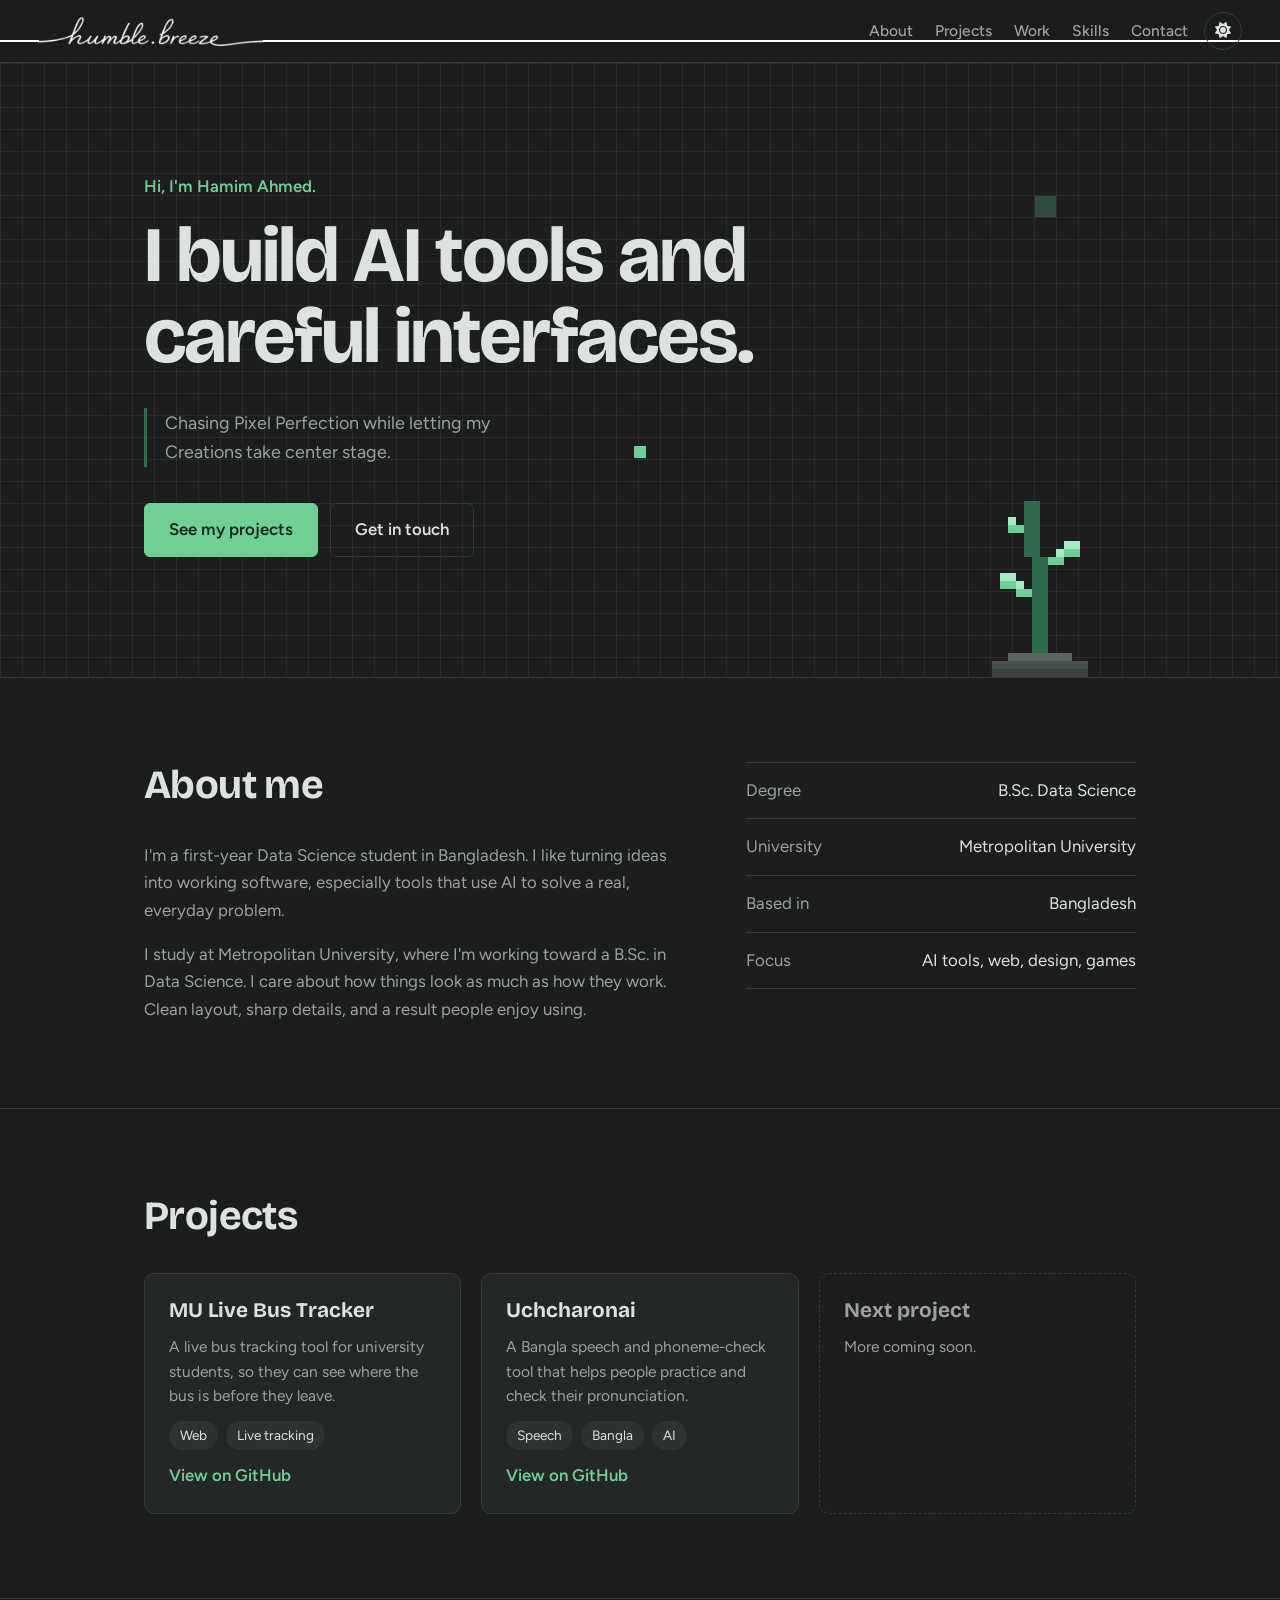
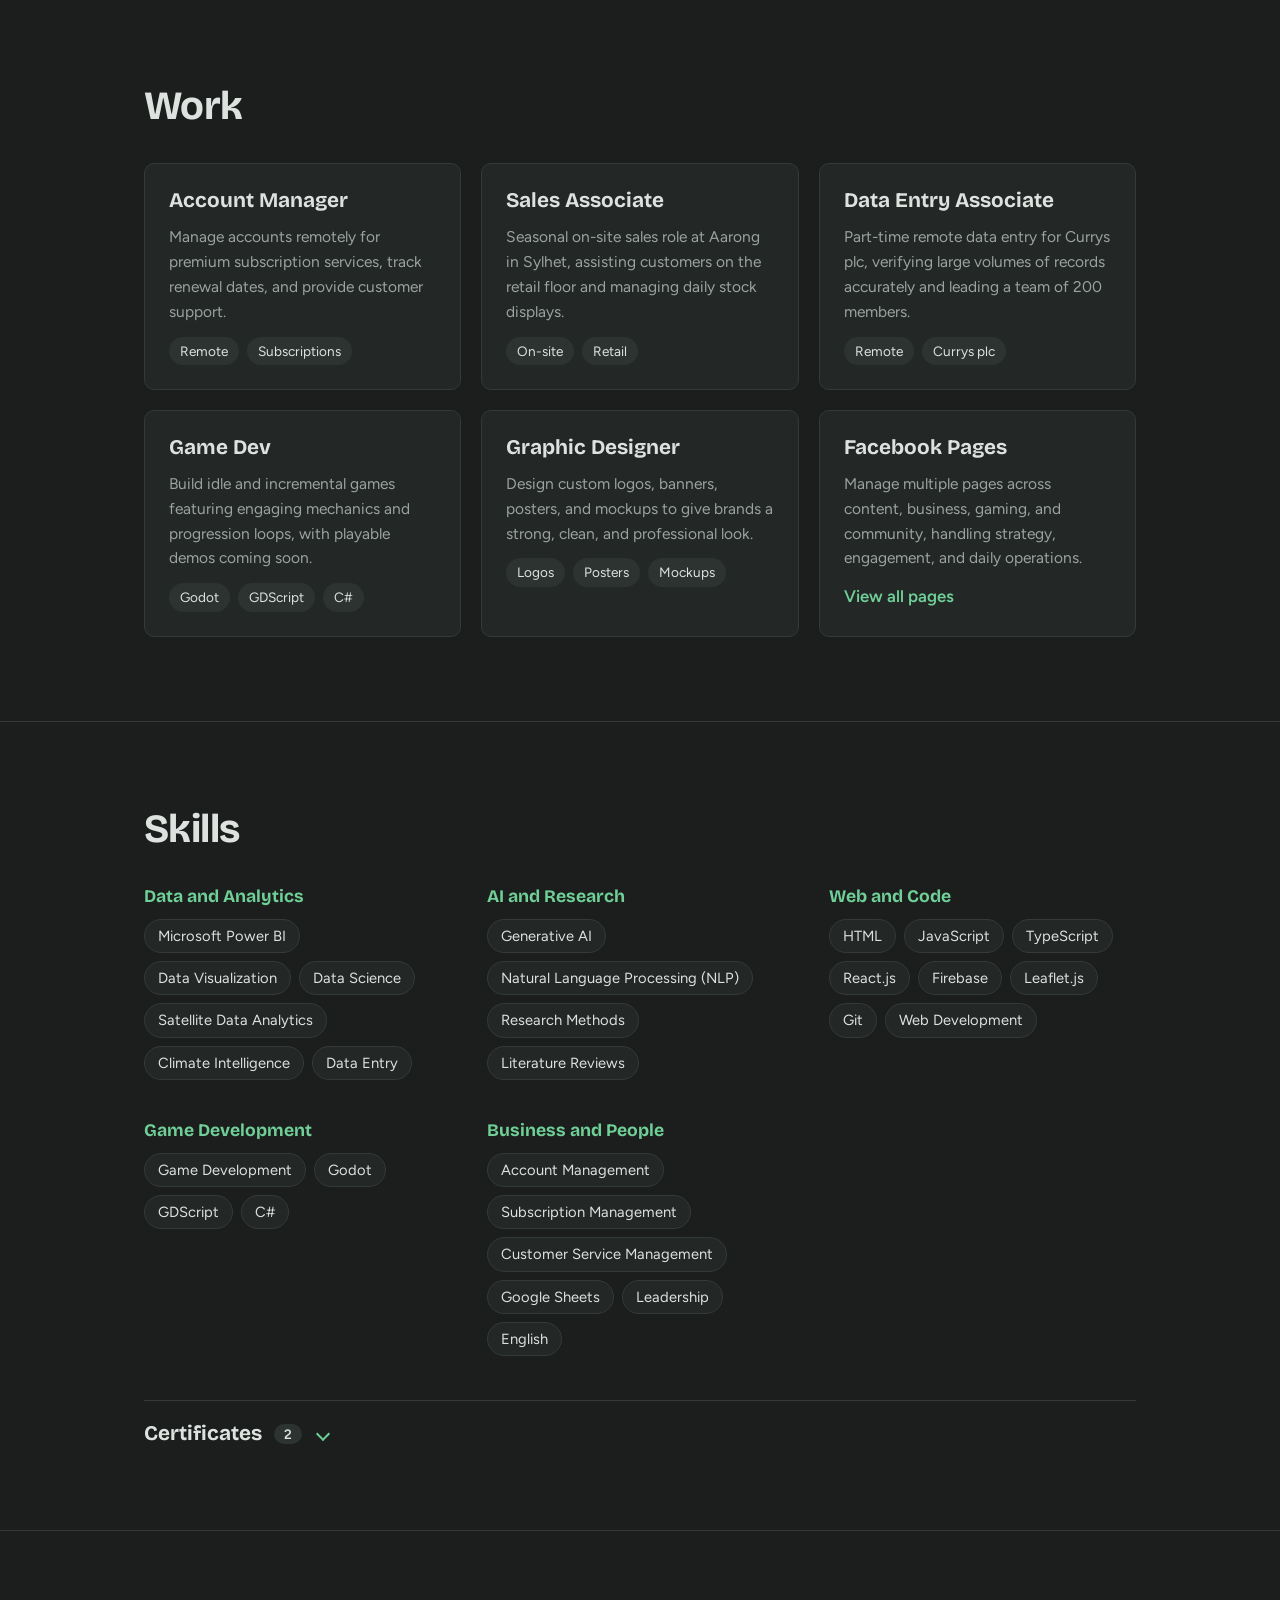
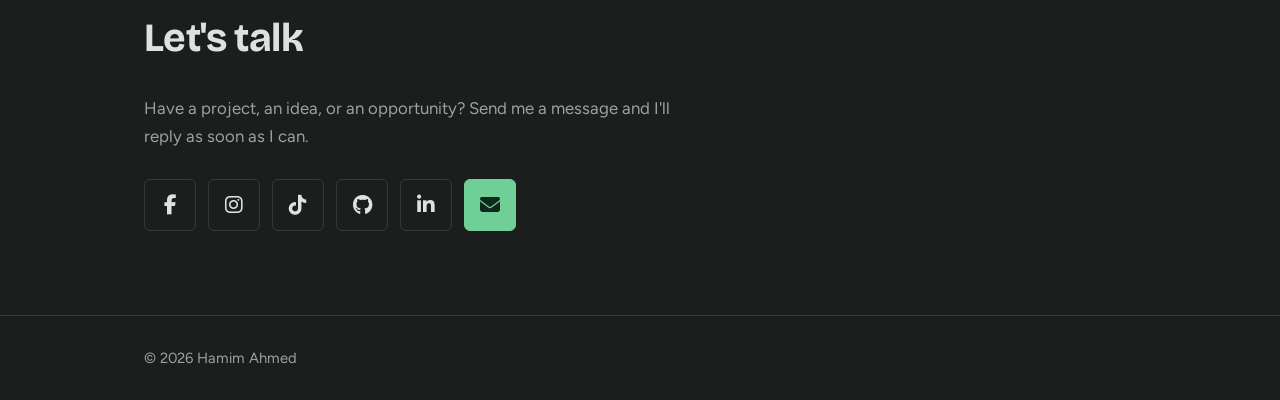
==== commit 9824049c: "Add files via upload" ====
--- a/index.html
+++ b/index.html
@@ -5,6 +5,7 @@
 <meta name="viewport" content="width=device-width, initial-scale=1">
 <title>Hamim Ahmed | Portfolio</title>
 <meta name="description" content="Hamim Ahmed, Data Science student building AI tools and applied software.">
+<script>try{if(localStorage.getItem("theme")==="light")document.documentElement.setAttribute("data-theme","light")}catch(e){}</script>
 <link rel="preconnect" href="https://fonts.googleapis.com">
 <link rel="preconnect" href="https://fonts.gstatic.com" crossorigin>
 <link href="https://fonts.googleapis.com/css2?family=Bricolage+Grotesque:opsz,wght@12..96,500;12..96,700&family=Figtree:wght@400;500;600&display=swap" rel="stylesheet">
@@ -24,6 +25,7 @@
       <a href="#skills">Skills</a>
       <a href="#contact">Contact</a>
     </nav>
+    <button id="theme" class="theme-btn" type="button" aria-label="Switch to light mode"><i class="fa-solid fa-sun"></i></button>
   </div>
 </header>
 
@@ -35,7 +37,7 @@
   <div class="wrap">
     <p class="hello">Hi, I'm Hamim Ahmed.</p>
     <h1>I build AI tools and careful interfaces.</h1>
-    <blockquote class="motto">Chasing Pixel Perfection while letting my Creations take the center stage.</blockquote>
+    <blockquote class="motto">Chasing Pixel Perfection while letting my<br>Creations take center stage.</blockquote>
     <div class="btns">
       <a class="btn main" href="#projects">See my projects</a>
       <a class="btn alt" href="#contact">Get in touch</a>
@@ -69,14 +71,14 @@
         <h3>MU Live Bus Tracker</h3>
         <p>A live bus tracking tool for university students, so they can see where the bus is before they leave.</p>
         <div class="tags"><span>Web</span><span>Live tracking</span></div>
-        <a href="https://github.com/MrHamim1050">View on GitHub</a>
+        <a href="https://github.com/HumbleHamim">View on GitHub</a>
       </article>
 
       <article class="card">
         <h3>Uchcharonai</h3>
         <p>A Bangla speech and phoneme-check tool that helps people practice and check their pronunciation.</p>
         <div class="tags"><span>Speech</span><span>Bangla</span><span>AI</span></div>
-        <a href="https://github.com/MrHamim1050">View on GitHub</a>
+        <a href="https://github.com/HumbleHamim">View on GitHub</a>
       </article>
       <!-- END PROJECT CARD -->
 
@@ -107,6 +109,16 @@
         <h3>Data Entry Associate</h3>
         <p>Part-time remote data entry for Currys plc, verifying large volumes of records accurately and leading a team of 200 members.</p>
         <div class="tags"><span>Remote</span><span>Currys plc</span></div>
+      </article>
+      <article class="card">
+        <h3>Game Dev</h3>
+        <p>Build idle and incremental games featuring engaging mechanics and progression loops, with playable demos coming soon.</p>
+        <div class="tags"><span>Godot</span><span>GDScript</span><span>C#</span></div>
+      </article>
+      <article class="card">
+        <h3>Graphic Designer</h3>
+        <p>Design custom logos, banners, posters, and mockups to give brands a strong, clean, and professional look.</p>
+        <div class="tags"><span>Logos</span><span>Posters</span><span>Mockups</span></div>
       </article>
       <article class="card fbcard">
         <h3>Facebook Pages</h3>
@@ -147,16 +159,6 @@
           </div>
         </div>
       </article>
-      <article class="card">
-        <h3>Game Dev</h3>
-        <p>Build idle and incremental games featuring engaging mechanics and progression loops, with playable demos coming soon.</p>
-        <div class="tags"><span>Godot</span><span>GDScript</span><span>C#</span></div>
-      </article>
-      <article class="card">
-        <h3>Graphic Designer</h3>
-        <p>Design custom logos, banners, posters, and mockups to give brands a strong, clean, and professional look.</p>
-        <div class="tags"><span>Logos</span><span>Posters</span><span>Mockups</span></div>
-      </article>
     </div>
   </div>
 </section>
@@ -186,7 +188,7 @@
         <ul><li>Account Management</li><li>Subscription Management</li><li>Customer Service Management</li><li>Google Sheets</li><li>Leadership</li><li>English</li></ul>
       </div>
     </div>
-    <details class="certs" open>
+    <details class="certs">
       <summary>Certificates <span>2</span></summary>
       <ul class="certlist">
         <li><strong>Satellite Data Analytics with Power BI – Climate &amp; Environmental Intelligence</strong><span>Metropolitan University Geography and Astronomical Society · Jul 2026</span></li>
@@ -201,11 +203,12 @@
     <h2>Let's talk</h2>
     <p>Have a project, an idea, or an opportunity? Send me a message and I'll reply as soon as I can.</p>
     <div class="links">
-      <a class="btn main" href="mailto:hamimhb123@gmail.com"><i class="fa-solid fa-envelope"></i> Email me</a>
-      <a class="btn alt" href="https://www.linkedin.com/in/humblehamim" target="_blank" rel="noopener"><i class="fa-brands fa-linkedin"></i> LinkedIn</a>
-      <a class="btn alt" href="https://github.com/MrHamim1050" target="_blank" rel="noopener"><i class="fa-brands fa-github"></i> GitHub</a>
-      <a class="btn alt" href="https://www.instagram.com/humble.breeze" target="_blank" rel="noopener"><i class="fa-brands fa-instagram"></i> Instagram</a>
-      <a class="btn alt" href="https://www.tiktok.com/@humble.breeze" target="_blank" rel="noopener"><i class="fa-brands fa-tiktok"></i> TikTok</a>
+      <a class="btn alt icon" href="https://www.facebook.com/ImHamimAhmed" target="_blank" rel="noopener" aria-label="Facebook" title="Facebook"><i class="fa-brands fa-facebook-f"></i></a>
+      <a class="btn alt icon" href="https://www.instagram.com/humble.hamim/" target="_blank" rel="noopener" aria-label="Instagram" title="Instagram"><i class="fa-brands fa-instagram"></i></a>
+      <a class="btn alt icon" href="https://www.tiktok.com/@humble.hamim" target="_blank" rel="noopener" aria-label="TikTok" title="TikTok"><i class="fa-brands fa-tiktok"></i></a>
+      <a class="btn alt icon" href="https://github.com/HumbleHamim" target="_blank" rel="noopener" aria-label="GitHub" title="GitHub"><i class="fa-brands fa-github"></i></a>
+      <a class="btn alt icon" href="https://www.linkedin.com/in/humblehamim/" target="_blank" rel="noopener" aria-label="LinkedIn" title="LinkedIn"><i class="fa-brands fa-linkedin-in"></i></a>
+      <a class="btn main icon" href="mailto:hamimhb123@gmail.com" aria-label="Email" title="Email"><i class="fa-solid fa-envelope"></i></a>
     </div>
   </div>
 </section>
--- a/style.css
+++ b/style.css
@@ -1,5 +1,5 @@
 :root{
-  --bg:#1b1e1d; --surface:#232726; --line:#343a37;
+  --bg:#1b1e1d; --head:rgba(27,30,29,.88); --surface:#232726; --line:#343a37;
   --ash:#9ba39f; --silver:#dde2df; --green:#6fcf97; --green-deep:#2f6b4f;
   --display:'Bricolage Grotesque','Segoe UI',Arial,sans-serif;
   --body:'Figtree','Segoe UI',Arial,sans-serif;
@@ -12,7 +12,7 @@
 .wrap{max-width:1040px;margin:0 auto;padding:0 24px}
 
 /* nav */
-header{position:sticky;top:0;z-index:5;background:rgba(27,30,29,.88);backdrop-filter:blur(8px);border-bottom:1px solid var(--line)}
+header{position:sticky;top:0;z-index:5;background:var(--head);backdrop-filter:blur(8px);border-bottom:1px solid var(--line)}
 header .wrap{display:flex;justify-content:space-between;align-items:center;height:60px}
 .logo{font:700 1.15rem var(--display);text-decoration:none}
 nav{display:flex;gap:22px}
@@ -44,7 +44,7 @@
 .facts span:first-child{color:var(--ash)}
 
 /* projects */
-.cards{display:grid;grid-template-columns:repeat(auto-fill,minmax(min(280px,100%),1fr));gap:20px;justify-content:start;align-items:start;grid-auto-flow:dense}
+.cards{display:grid;grid-template-columns:repeat(auto-fill,minmax(min(280px,100%),1fr));gap:20px;justify-content:start;align-items:stretch;grid-auto-flow:dense}
 .card{background:var(--surface);border:1px solid var(--line);border-radius:10px;padding:24px;display:flex;flex-direction:column;gap:14px;transition:border-color .2s}
 .card:hover{border-color:var(--green-deep)}
 .card h3{font:700 1.3rem var(--display)}
@@ -146,8 +146,33 @@
 /* logo swoosh lines continue to both ends of the navbar */
 header{overflow:hidden}
 .logo{position:relative;--ly:78%}
-.logo::before,.logo::after{content:"";position:absolute;top:var(--ly);height:1.5px;width:100vw;background:var(--silver);pointer-events:none}
-.logo::before{right:100%}
-.logo::after{left:100%}
-.logo.nologo::before,.logo.nologo::after{display:none}
 header nav{position:relative;z-index:1}
+
+/* logo lines: measured from logo.png by script.js */
+.ln{position:absolute;width:100vw;pointer-events:none}
+.logo.fallback::before,.logo.fallback::after{content:"";position:absolute;top:78%;height:1.5px;width:100vw;background:var(--silver);pointer-events:none}
+.logo.fallback::before{right:100%}
+.logo.fallback::after{left:100%}
+
+/* day / night switch */
+body{transition:background .3s,color .3s}
+.theme-btn{flex-shrink:0;width:38px;height:38px;border-radius:50%;border:1px solid var(--line);background:transparent;color:var(--silver);cursor:pointer;font-size:1rem;position:relative;z-index:1;transition:border-color .2s,color .2s}
+.theme-btn:hover{border-color:var(--green);color:var(--green)}
+:root[data-theme="light"]{--bg:#f2f4f3;--head:rgba(242,244,243,.88);--surface:#ffffff;--line:#d3d9d5;--ash:#59635d;--silver:#1b2420;--green:#1f8a56;--green-deep:#9bd3b4}
+[data-theme="light"] .tags span,[data-theme="light"] .certs summary span{background:#e3e8e5}
+[data-theme="light"] .btn.main{color:#fff}
+[data-theme="light"] .btn.main:hover{background:#25a368}
+[data-theme="light"] .logo img,[data-theme="light"] .ln{filter:invert(1)}
+
+/* small screens: logo + switch on the first row, links on the second */
+header .bar-in{flex-wrap:wrap}
+@media(max-width:600px){
+  header .bar-in{height:auto;padding-top:8px;padding-bottom:6px;row-gap:4px}
+  .logo img{height:30px}
+  .theme-btn{margin-left:auto;width:34px;height:34px}
+  header nav{order:3;width:100%;margin-left:0;justify-content:space-between}
+}
+
+/* icon-only contact buttons */
+.links .btn.icon{width:52px;height:52px;padding:0;display:inline-flex;align-items:center;justify-content:center;font-size:1.25rem}
+.links .btn.icon i{margin:0}
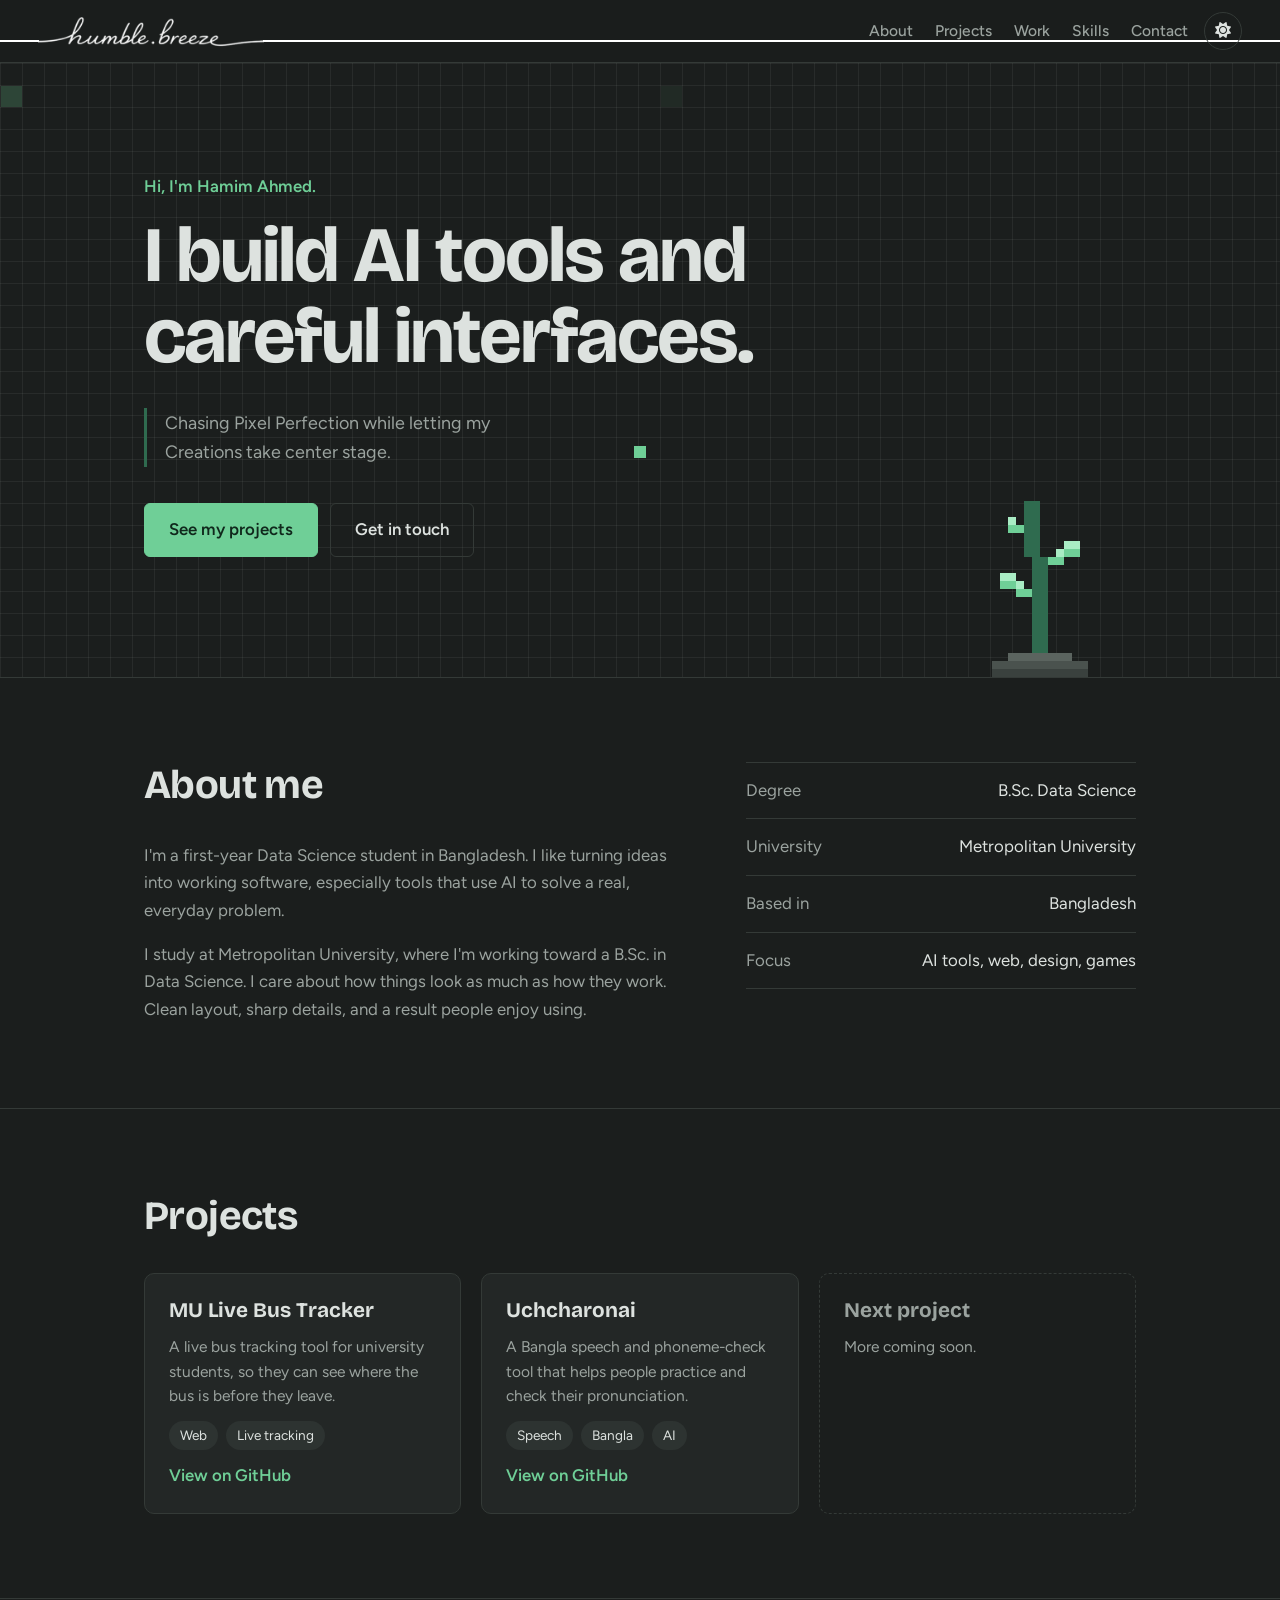
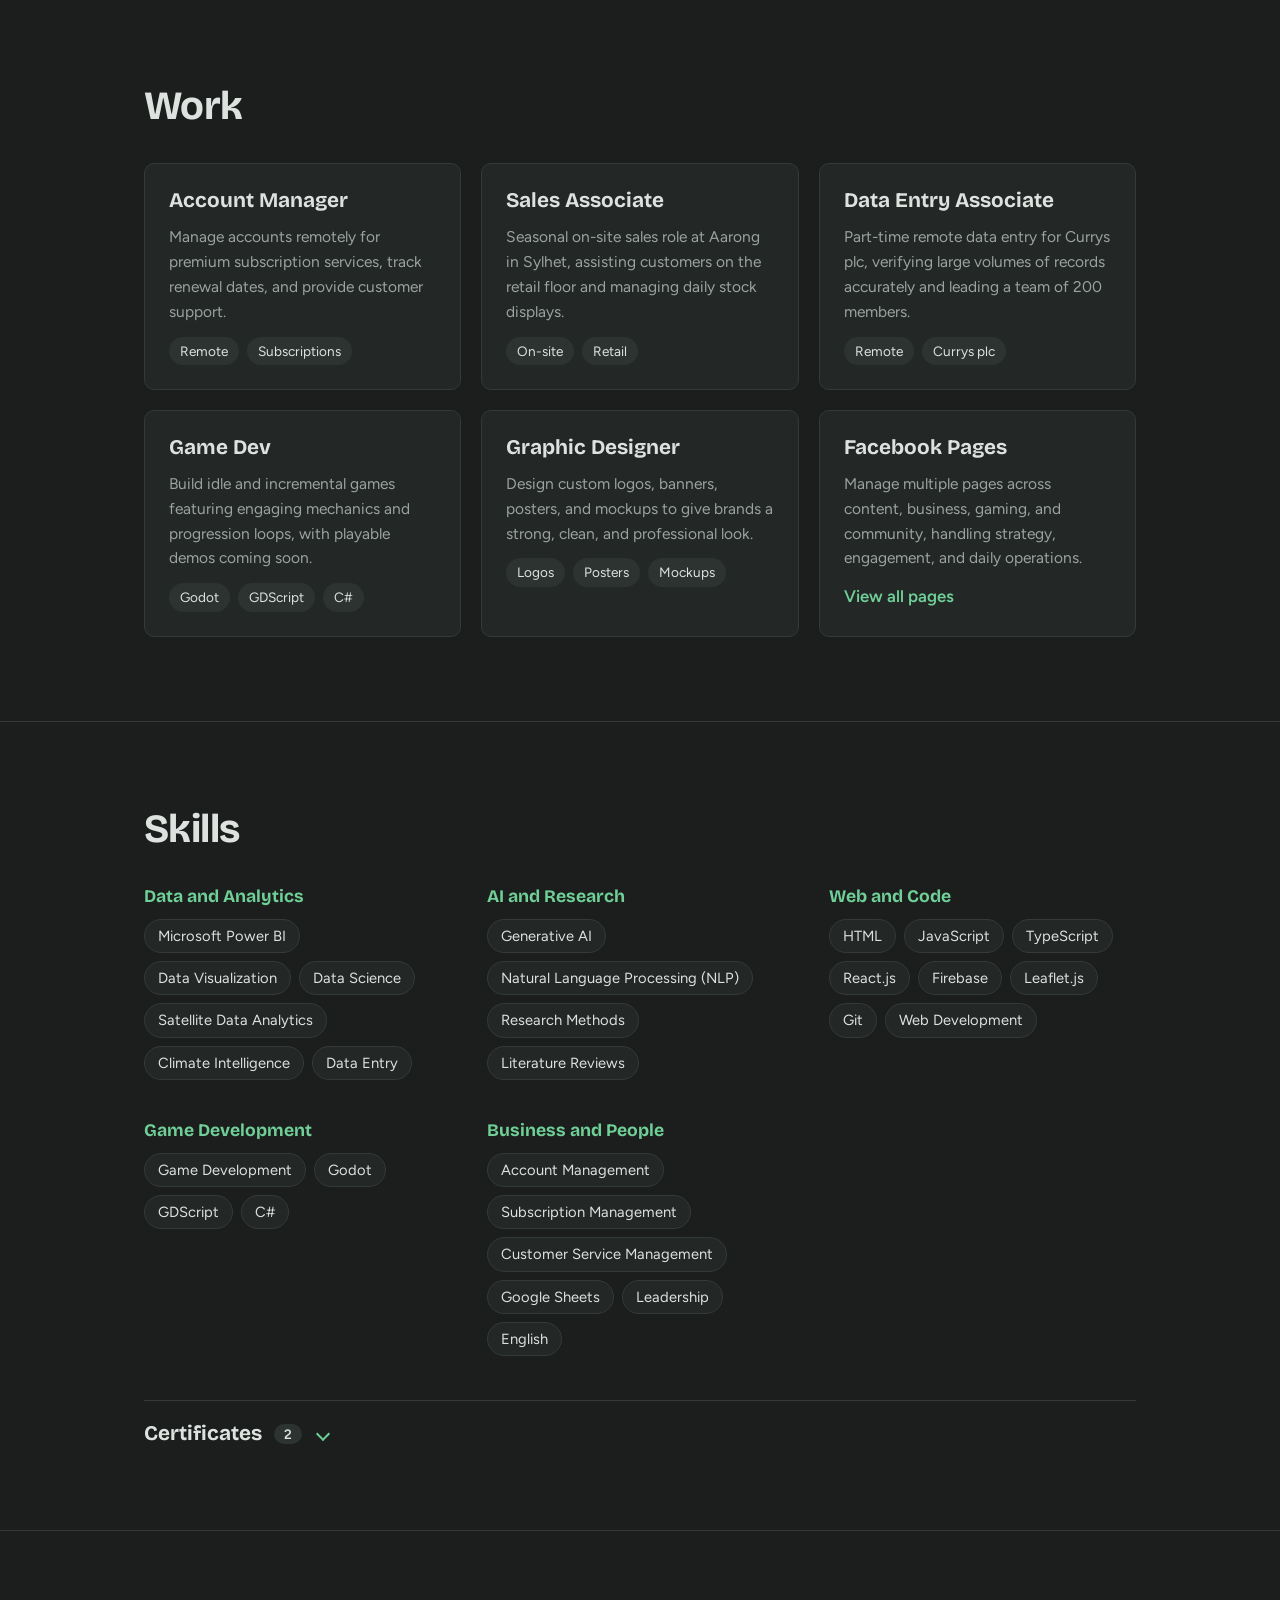
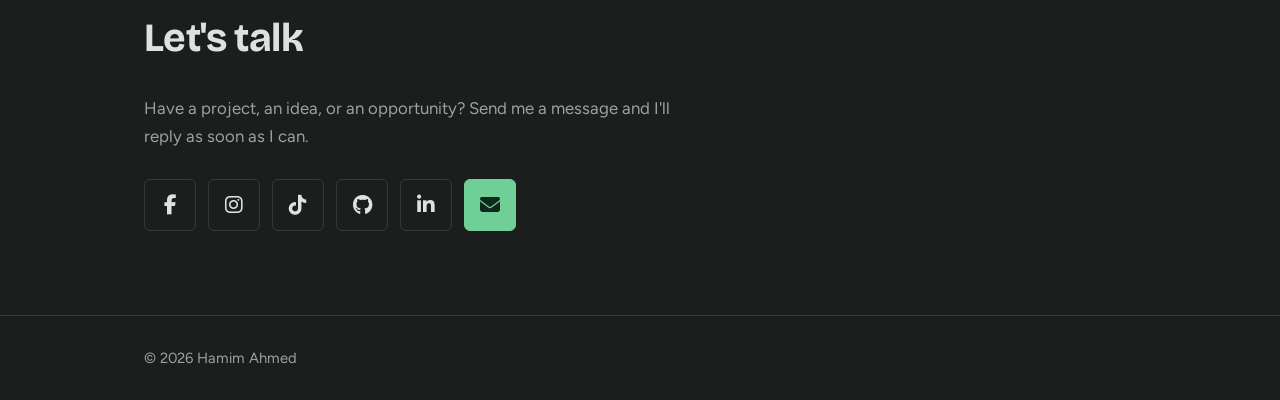
==== commit d09e77ce: "Update GitHub links for projects in index.html" ====
--- a/index.html
+++ b/index.html
@@ -71,14 +71,14 @@
         <h3>MU Live Bus Tracker</h3>
         <p>A live bus tracking tool for university students, so they can see where the bus is before they leave.</p>
         <div class="tags"><span>Web</span><span>Live tracking</span></div>
-        <a href="https://github.com/HumbleHamim">View on GitHub</a>
+        <a href="https://github.com/HumbleHamim/MU-Bus-Tracker">View on GitHub</a>
       </article>
 
       <article class="card">
         <h3>Uchcharonai</h3>
         <p>A Bangla speech and phoneme-check tool that helps people practice and check their pronunciation.</p>
         <div class="tags"><span>Speech</span><span>Bangla</span><span>AI</span></div>
-        <a href="https://github.com/HumbleHamim">View on GitHub</a>
+        <a href="https://github.com/HumbleHamim/Uccharon-AI-by-Kirrahdia-team">View on GitHub</a>
       </article>
       <!-- END PROJECT CARD -->
 
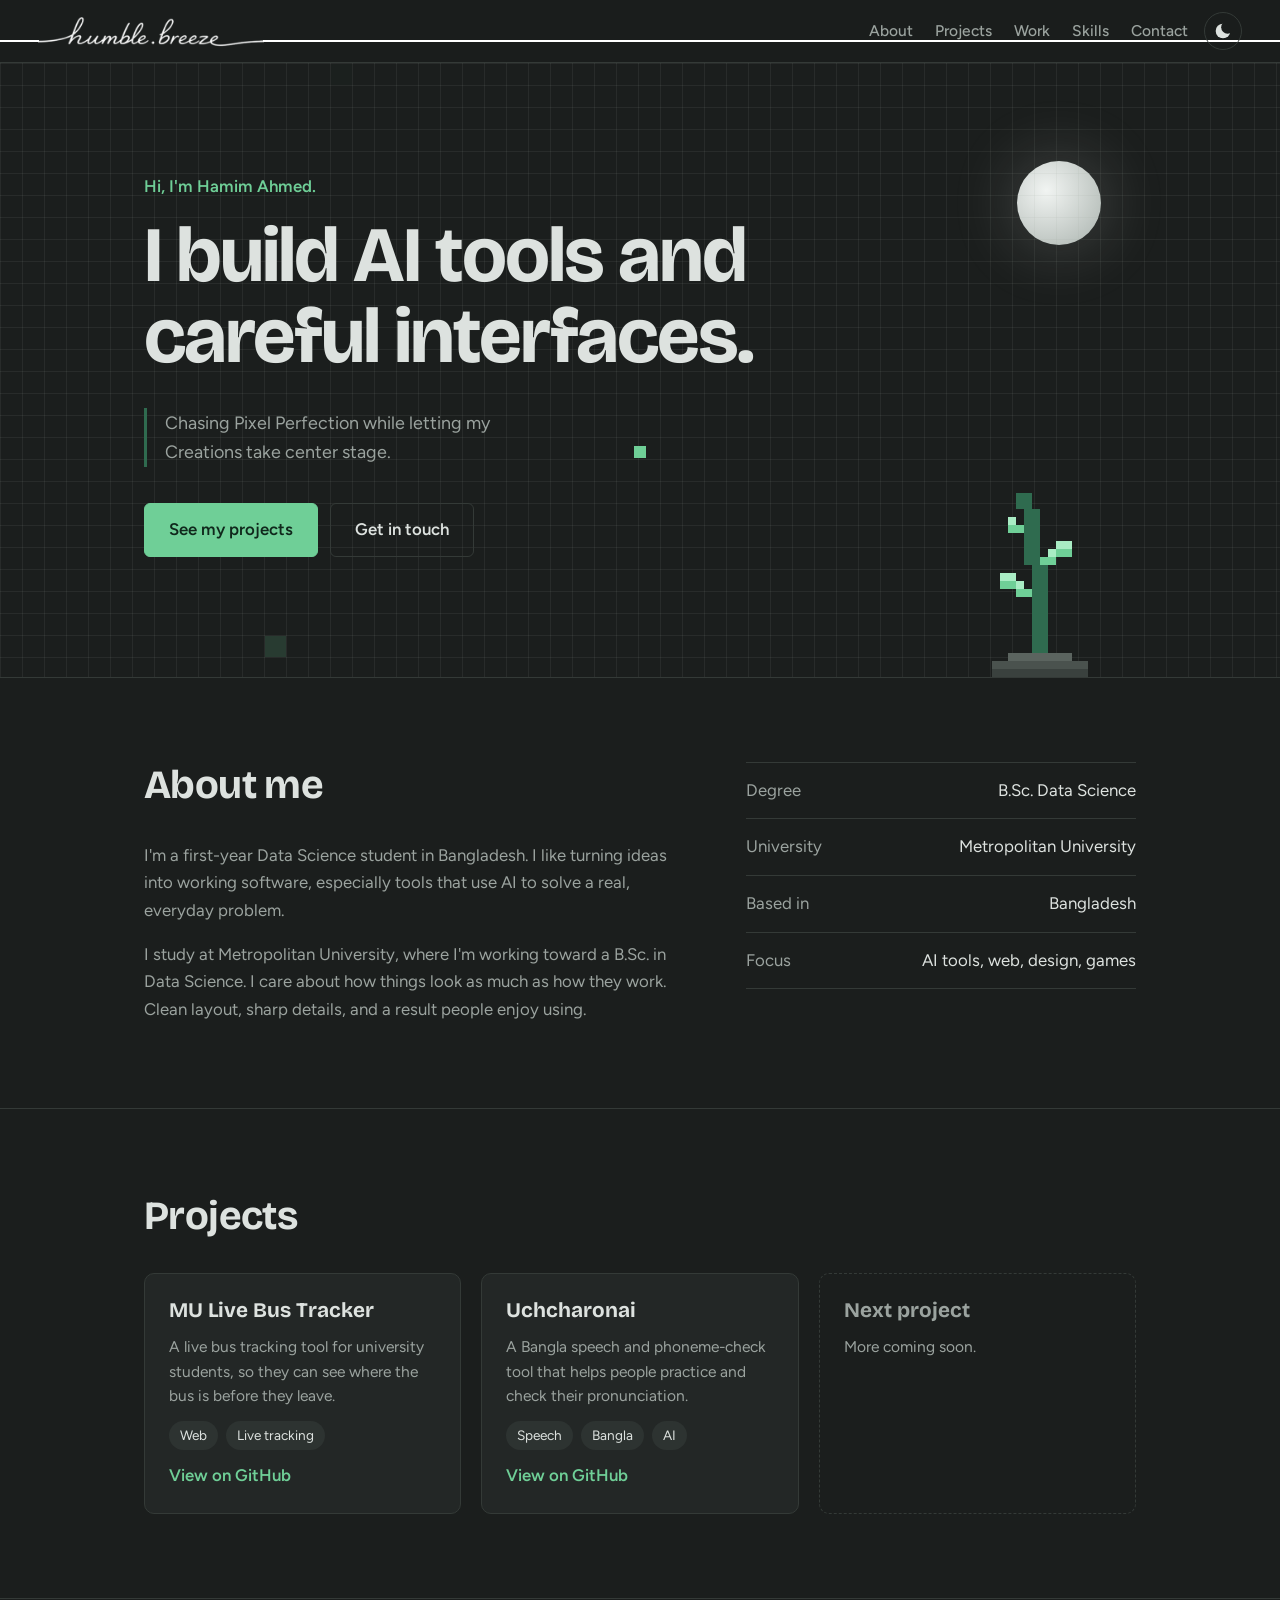
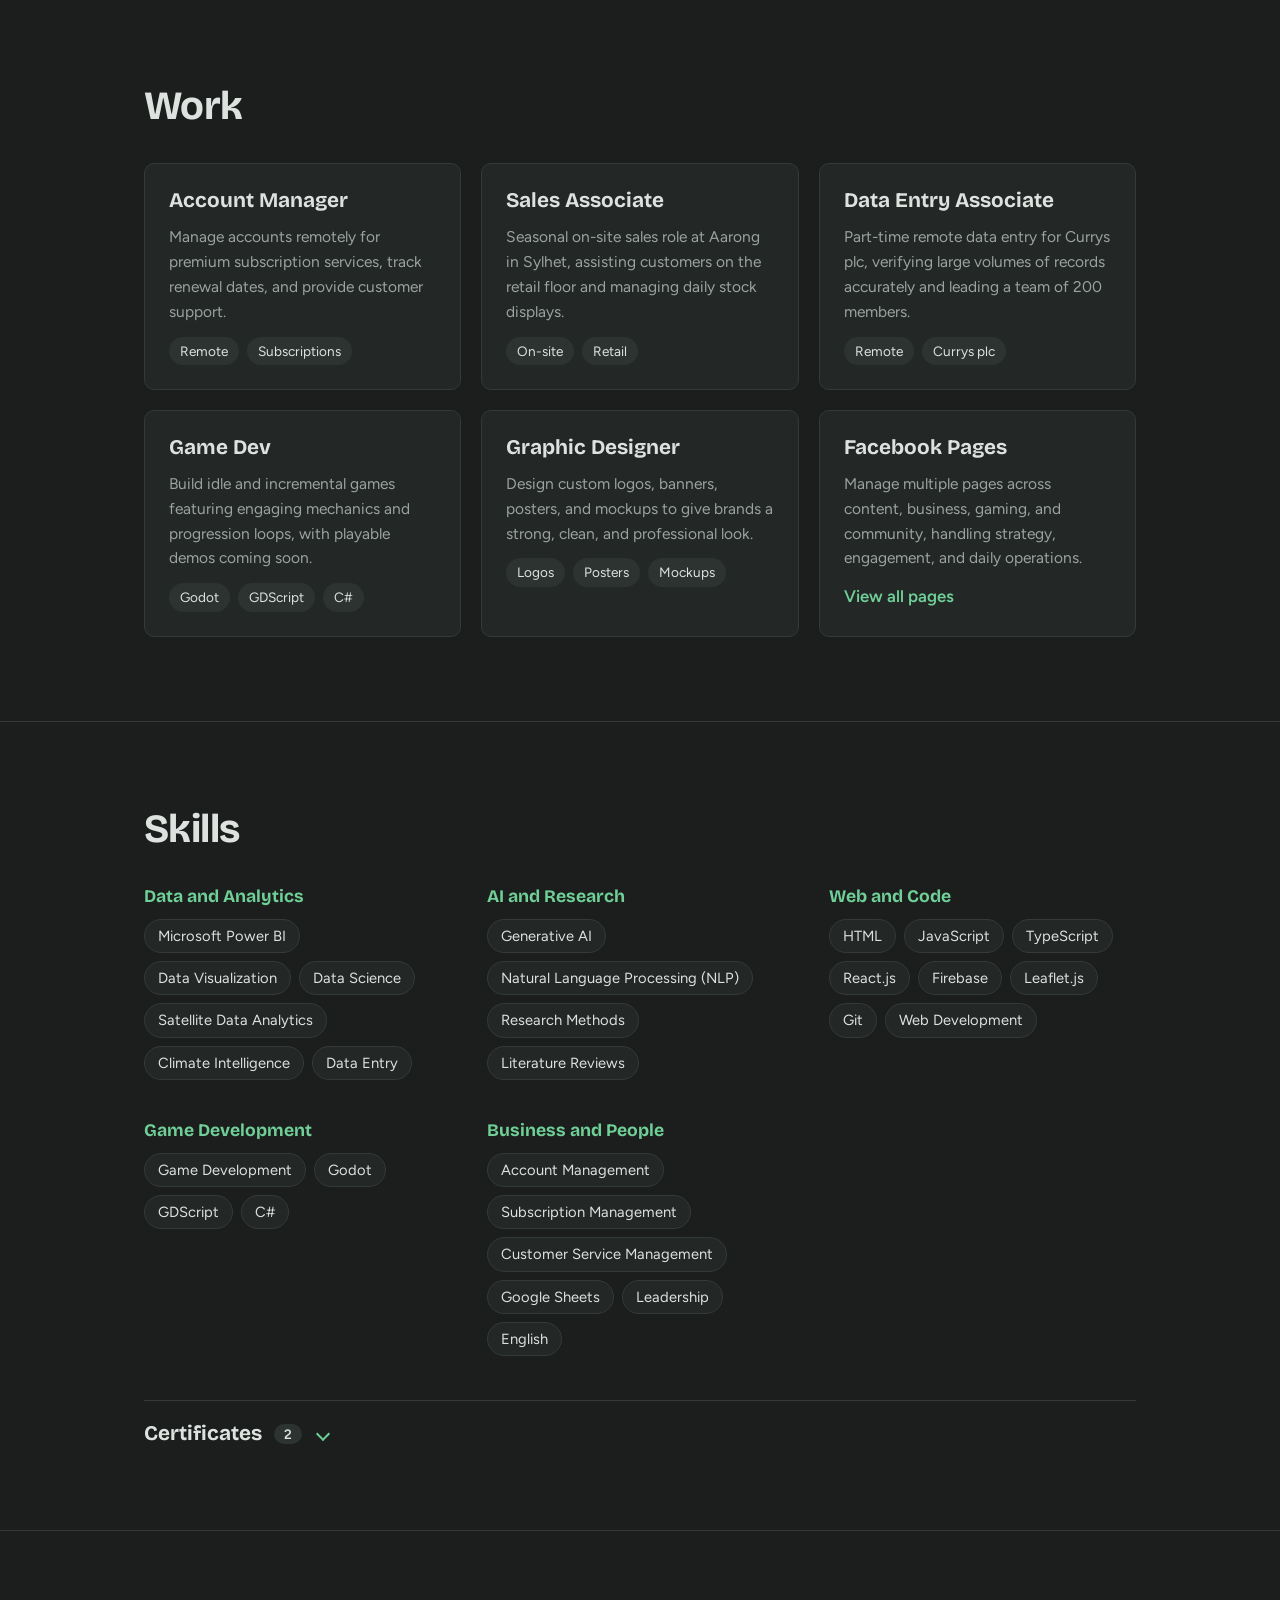
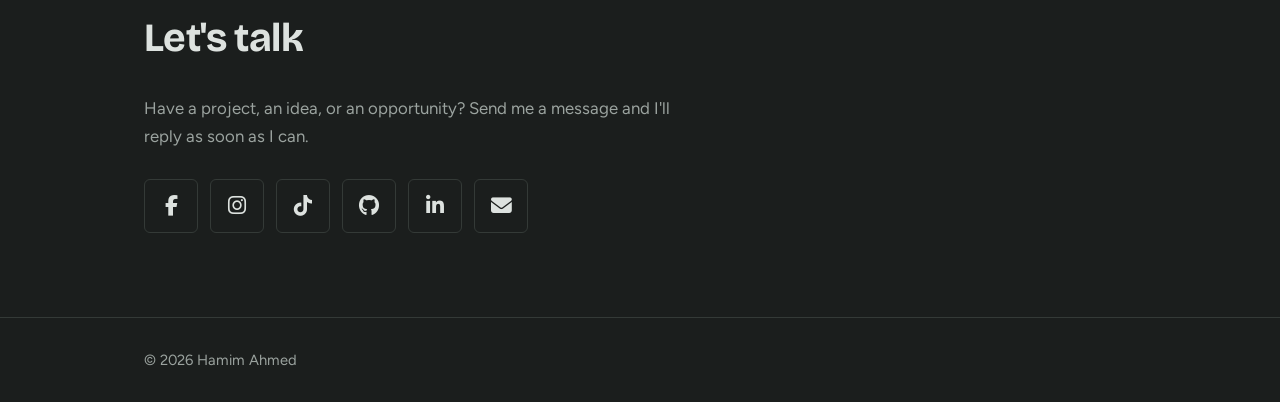
==== commit d7442676: "Add files via upload" ====
--- a/index.html
+++ b/index.html
@@ -3,7 +3,13 @@
 <head>
 <meta charset="utf-8">
 <meta name="viewport" content="width=device-width, initial-scale=1">
-<title>Hamim Ahmed | Portfolio</title>
+<title>Hamim Ahmed | Data Science Student, Designer and Game Developer</title>
+<link rel="icon" type="image/svg+xml" href="data:image/svg+xml,%3Csvg xmlns='http://www.w3.org/2000/svg' viewBox='0 0 64 64'%3E%3Crect width='64' height='64' rx='14' fill='%231b1e1d'/%3E%3Cpath d='M18 14v36M46 14v36M18 32h28' stroke='%236fcf97' stroke-width='7' stroke-linecap='square' fill='none'/%3E%3C/svg%3E">
+<meta name="theme-color" content="#1b1e1d">
+<meta property="og:type" content="website">
+<meta property="og:title" content="Hamim Ahmed | Data Science Student, Designer and Game Developer">
+<meta property="og:description" content="Hamim Ahmed, Data Science student building AI tools and applied software.">
+<meta property="og:url" content="https://humblehamim.pages.dev/">
 <meta name="description" content="Hamim Ahmed, Data Science student building AI tools and applied software.">
 <script>try{if(localStorage.getItem("theme")==="light")document.documentElement.setAttribute("data-theme","light")}catch(e){}</script>
 <link rel="preconnect" href="https://fonts.googleapis.com">
@@ -25,13 +31,14 @@
       <a href="#skills">Skills</a>
       <a href="#contact">Contact</a>
     </nav>
-    <button id="theme" class="theme-btn" type="button" aria-label="Switch to light mode"><i class="fa-solid fa-sun"></i></button>
+    <button id="theme" class="theme-btn" type="button" aria-label="Switch to light mode"><svg viewBox="0 0 24 24" width="22" height="22" aria-hidden="true"><mask id="moonmask"><rect width="24" height="24" fill="#fff"/><circle class="mm" cx="12" cy="12" r="7" fill="#000"/></mask><circle class="body" cx="12" cy="12" r="5" mask="url(#moonmask)" fill="currentColor"/><g class="rays" stroke="currentColor" stroke-width="2" stroke-linecap="round"><line x1="12" y1="1.6" x2="12" y2="3.8" transform="rotate(0 12 12)"/><line x1="12" y1="1.6" x2="12" y2="3.8" transform="rotate(45 12 12)"/><line x1="12" y1="1.6" x2="12" y2="3.8" transform="rotate(90 12 12)"/><line x1="12" y1="1.6" x2="12" y2="3.8" transform="rotate(135 12 12)"/><line x1="12" y1="1.6" x2="12" y2="3.8" transform="rotate(180 12 12)"/><line x1="12" y1="1.6" x2="12" y2="3.8" transform="rotate(225 12 12)"/><line x1="12" y1="1.6" x2="12" y2="3.8" transform="rotate(270 12 12)"/><line x1="12" y1="1.6" x2="12" y2="3.8" transform="rotate(315 12 12)"/></g></svg></button>
   </div>
 </header>
 
 <main id="top">
 
 <div class="hero">
+  <div class="sky" aria-hidden="true"><div class="stars"></div><div class="clouds"><i class="cloud c1"></i><i class="cloud c2"></i><i class="cloud c3"></i></div><i class="orb moon"></i><i class="orb sun"></i></div>
   <canvas id="grid" aria-hidden="true"></canvas>
   <canvas id="sprout" aria-hidden="true"></canvas>
   <div class="wrap">
@@ -71,14 +78,14 @@
         <h3>MU Live Bus Tracker</h3>
         <p>A live bus tracking tool for university students, so they can see where the bus is before they leave.</p>
         <div class="tags"><span>Web</span><span>Live tracking</span></div>
-        <a href="https://github.com/HumbleHamim/MU-Bus-Tracker">View on GitHub</a>
+        <a href="https://github.com/HumbleHamim">View on GitHub</a>
       </article>
 
       <article class="card">
         <h3>Uchcharonai</h3>
         <p>A Bangla speech and phoneme-check tool that helps people practice and check their pronunciation.</p>
         <div class="tags"><span>Speech</span><span>Bangla</span><span>AI</span></div>
-        <a href="https://github.com/HumbleHamim/Uccharon-AI-by-Kirrahdia-team">View on GitHub</a>
+        <a href="https://github.com/HumbleHamim">View on GitHub</a>
       </article>
       <!-- END PROJECT CARD -->
 
@@ -203,12 +210,12 @@
     <h2>Let's talk</h2>
     <p>Have a project, an idea, or an opportunity? Send me a message and I'll reply as soon as I can.</p>
     <div class="links">
-      <a class="btn alt icon" href="https://www.facebook.com/ImHamimAhmed" target="_blank" rel="noopener" aria-label="Facebook" title="Facebook"><i class="fa-brands fa-facebook-f"></i></a>
-      <a class="btn alt icon" href="https://www.instagram.com/humble.hamim/" target="_blank" rel="noopener" aria-label="Instagram" title="Instagram"><i class="fa-brands fa-instagram"></i></a>
-      <a class="btn alt icon" href="https://www.tiktok.com/@humble.hamim" target="_blank" rel="noopener" aria-label="TikTok" title="TikTok"><i class="fa-brands fa-tiktok"></i></a>
-      <a class="btn alt icon" href="https://github.com/HumbleHamim" target="_blank" rel="noopener" aria-label="GitHub" title="GitHub"><i class="fa-brands fa-github"></i></a>
-      <a class="btn alt icon" href="https://www.linkedin.com/in/humblehamim/" target="_blank" rel="noopener" aria-label="LinkedIn" title="LinkedIn"><i class="fa-brands fa-linkedin-in"></i></a>
-      <a class="btn main icon" href="mailto:hamimhb123@gmail.com" aria-label="Email" title="Email"><i class="fa-solid fa-envelope"></i></a>
+      <a class="btn alt icon-btn" href="https://www.facebook.com/ImHamimAhmed" target="_blank" rel="noopener" aria-label="Facebook" title="Facebook"><i class="fa-brands fa-facebook-f"></i></a>
+      <a class="btn alt icon-btn" href="https://www.instagram.com/humble.hamim/" target="_blank" rel="noopener" aria-label="Instagram" title="Instagram"><i class="fa-brands fa-instagram"></i></a>
+      <a class="btn alt icon-btn" href="https://www.tiktok.com/@humble.hamim" target="_blank" rel="noopener" aria-label="TikTok" title="TikTok"><i class="fa-brands fa-tiktok"></i></a>
+      <a class="btn alt icon-btn" href="https://github.com/HumbleHamim" target="_blank" rel="noopener" aria-label="GitHub" title="GitHub"><i class="fa-brands fa-github"></i></a>
+      <a class="btn alt icon-btn" href="https://www.linkedin.com/in/humblehamim/" target="_blank" rel="noopener" aria-label="LinkedIn" title="LinkedIn"><i class="fa-brands fa-linkedin-in"></i></a>
+      <a class="btn alt icon-btn" href="mailto:hamimhb123@gmail.com" aria-label="Email" title="Email"><i class="fa-solid fa-envelope"></i></a>
     </div>
   </div>
 </section>
--- a/style.css
+++ b/style.css
@@ -176,3 +176,60 @@
 /* icon-only contact buttons */
 .links .btn.icon{width:52px;height:52px;padding:0;display:inline-flex;align-items:center;justify-content:center;font-size:1.25rem}
 .links .btn.icon i{margin:0}
+
+/* icon-only contact buttons */
+.icon-btn{width:54px;height:54px;padding:0;display:inline-flex;align-items:center;justify-content:center;font-size:1.3rem}
+.links .icon-btn i{margin:0}
+.icon-btn:hover{color:var(--green)}
+
+/* animated sun / moon toggle */
+.theme-btn svg{overflow:visible;display:block;margin:auto}
+.theme-btn .body{r:8;transition:r .5s}
+.theme-btn .mm{transform:translate(5px,-4px);transition:transform .5s}
+.theme-btn .rays{transform-origin:12px 12px;transform:rotate(-90deg) scale(0);opacity:0;transition:transform .5s,opacity .4s}
+:root[data-theme="light"] .theme-btn .body{r:5}
+:root[data-theme="light"] .theme-btn .mm{transform:translate(14px,-14px)}
+:root[data-theme="light"] .theme-btn .rays{transform:none;opacity:1}
+
+/* circular colour wipe from the button */
+::view-transition-old(root),::view-transition-new(root){animation:none;mix-blend-mode:normal}
+::view-transition-old(root){z-index:1}
+::view-transition-new(root){z-index:2}
+html.theming,html.theming *{transition:background-color .45s,color .45s,border-color .45s!important}
+
+/* hero sky */
+.sky{position:absolute;inset:0;pointer-events:none;overflow:hidden}
+.orb{position:absolute;border-radius:50%;width:84px;height:84px;right:14%;top:16%;transition:transform 1.1s cubic-bezier(.4,0,.2,1),opacity .8s}
+.moon{background:radial-gradient(circle at 35% 35%,#f1f4f2,#aab3ae);box-shadow:0 0 60px 10px rgba(221,226,223,.16)}
+.sun{background:radial-gradient(circle,#fff3bf,#f3c94f);box-shadow:0 0 80px 24px rgba(243,201,79,.35);transform:translateY(280px);opacity:0}
+:root[data-theme="light"] .moon{transform:translateY(280px);opacity:0}
+:root[data-theme="light"] .sun{transform:none;opacity:1}
+.stars,.clouds{position:absolute;inset:0;transition:opacity .9s}
+.clouds{opacity:0}
+:root[data-theme="light"] .stars{opacity:0}
+:root[data-theme="light"] .clouds{opacity:1}
+.star{position:absolute;border-radius:50%;background:#fff;animation:tw 3s ease-in-out infinite}
+@keyframes tw{0%,100%{opacity:.2}50%{opacity:1}}
+.cloud{position:absolute;left:0;height:30px;width:110px;background:#fff;border-radius:30px;box-shadow:0 6px 18px rgba(30,40,35,.08);animation:drift 90s linear infinite;--s:1}
+.cloud::before,.cloud::after{content:"";position:absolute;border-radius:50%;background:#fff}
+.cloud::before{width:48px;height:48px;top:-24px;left:18px}
+.cloud::after{width:34px;height:34px;top:-16px;left:58px}
+.c1{top:22%;animation-delay:-20s}
+.c2{top:50%;--s:.7;animation-duration:120s;animation-delay:-70s}
+.c3{top:10%;--s:.5;animation-duration:150s;animation-delay:-110s}
+@keyframes drift{from{transform:translateX(-240px) scale(var(--s))}to{transform:translateX(105vw) scale(var(--s))}}
+@media(max-width:600px){.orb{width:60px;height:60px;right:8%;top:10%}}
+@media(prefers-reduced-motion:reduce){.cloud,.star{animation:none}.orb,.stars,.clouds{transition:none}}
+
+.logo img{position:relative;z-index:1}
+.ln{z-index:0;max-width:none}
+
+/* never scroll sideways */
+html,body{overflow-x:clip;max-width:100%}
+img{max-width:100%}
+/* 404 page */
+.nf{min-height:100vh;display:grid;place-content:center;text-align:center;padding:24px;gap:14px}
+.nf h1{max-width:none;font-size:clamp(4rem,16vw,9rem)}
+.nf p{color:var(--ash)}
+.nf .btn{justify-self:center;margin-top:10px}
+@media(max-width:520px){.motto br{display:none}}
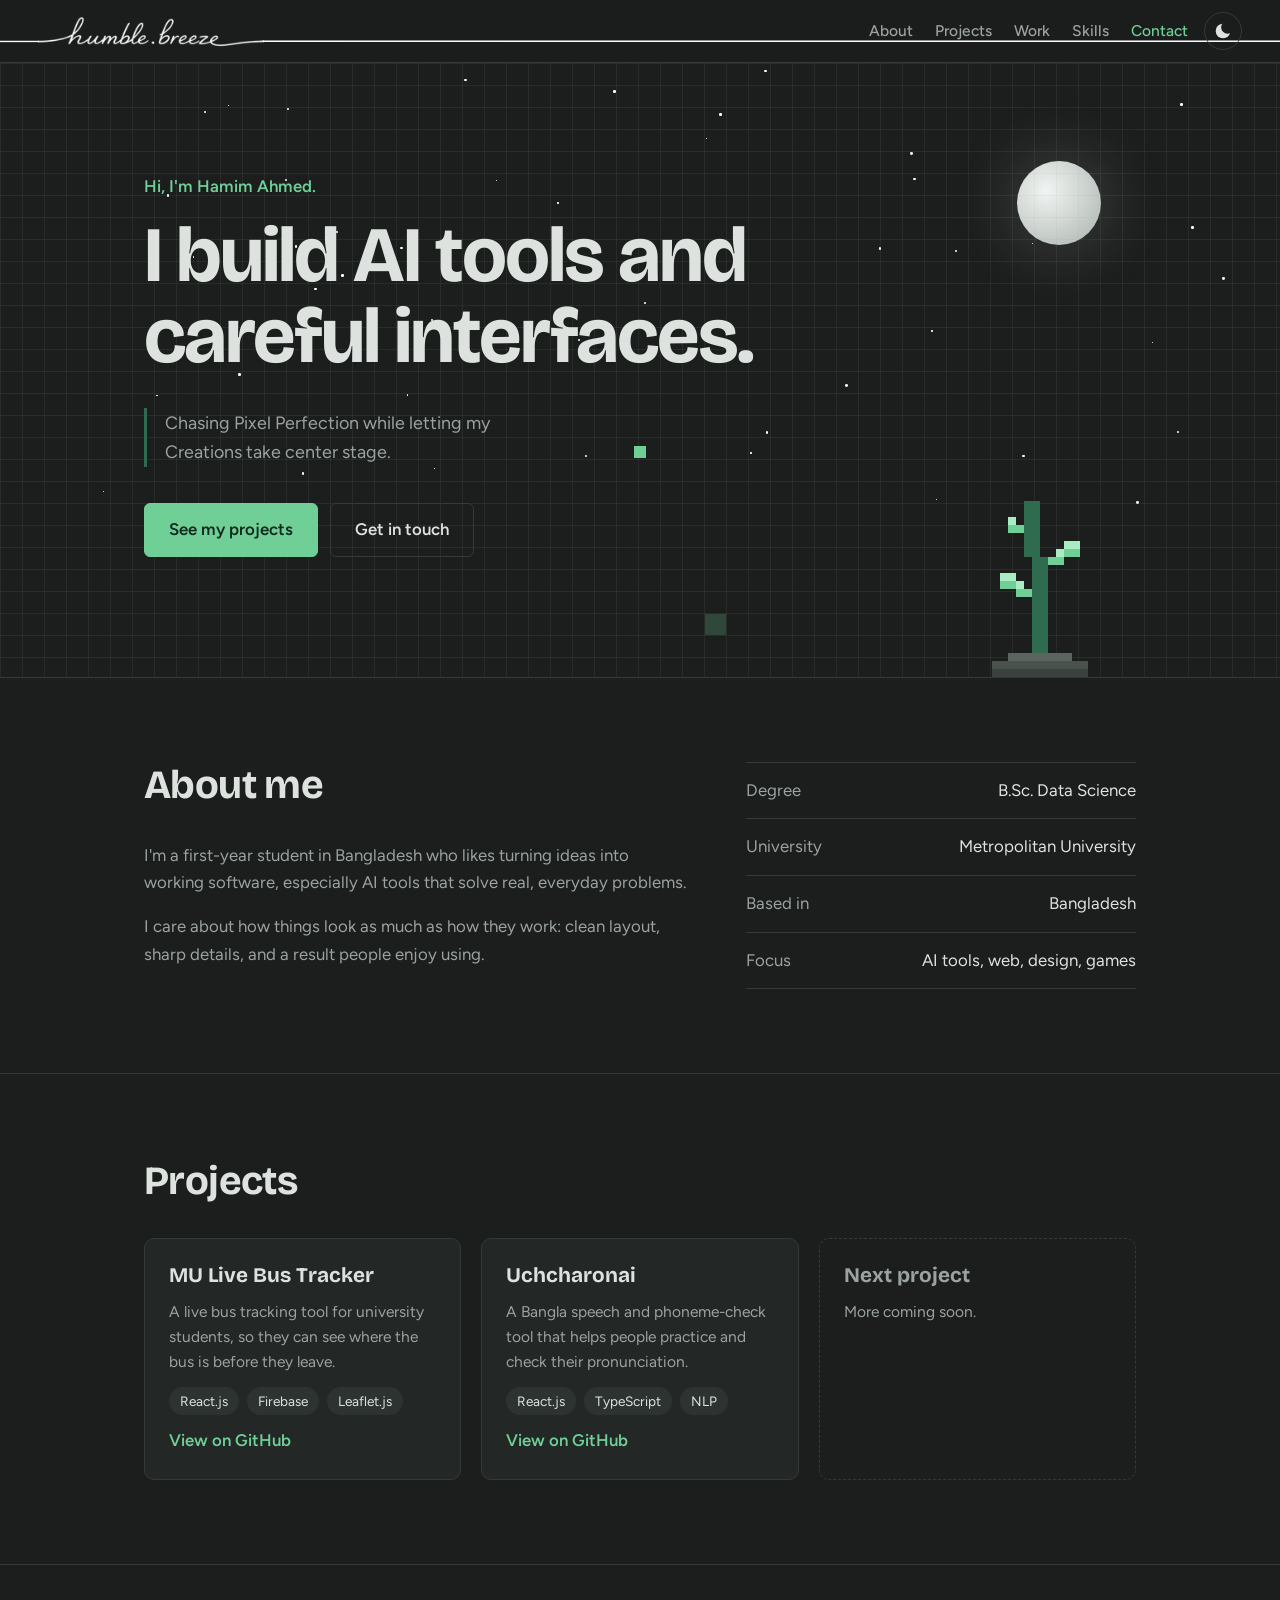
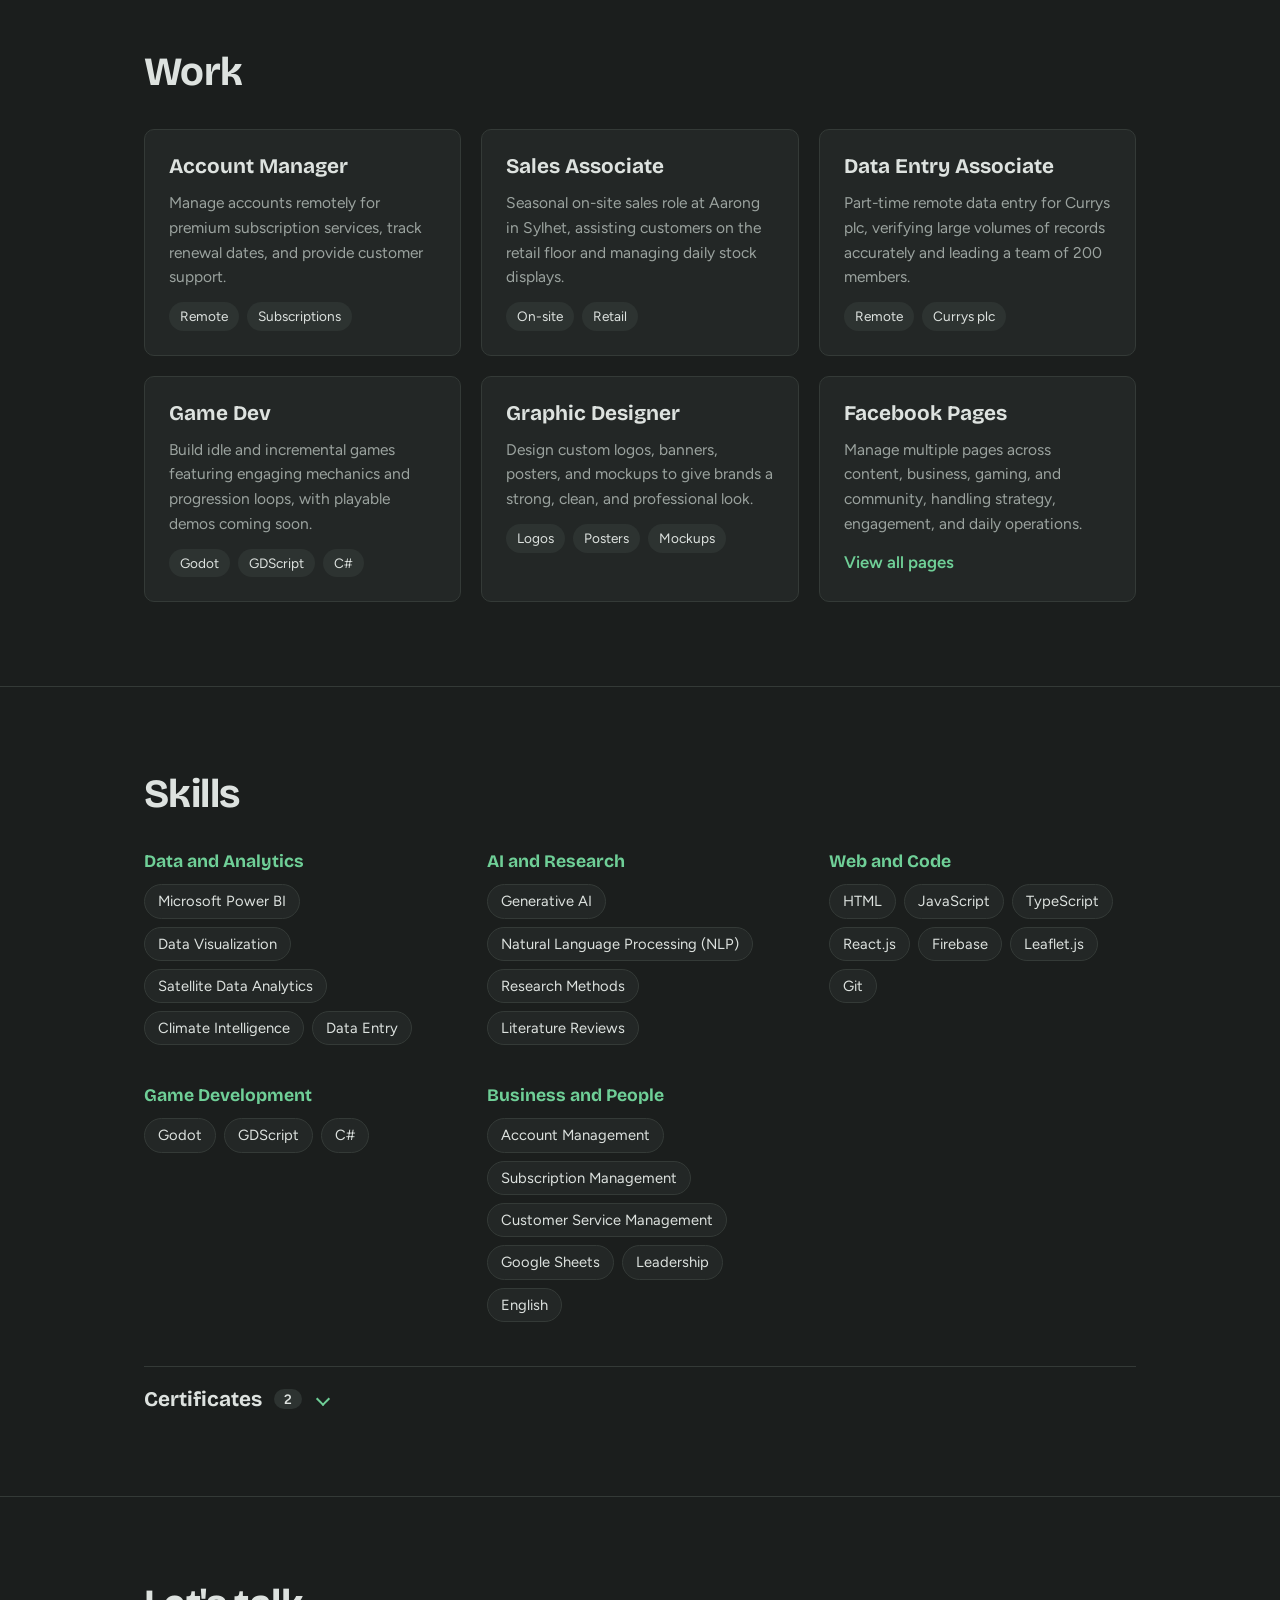
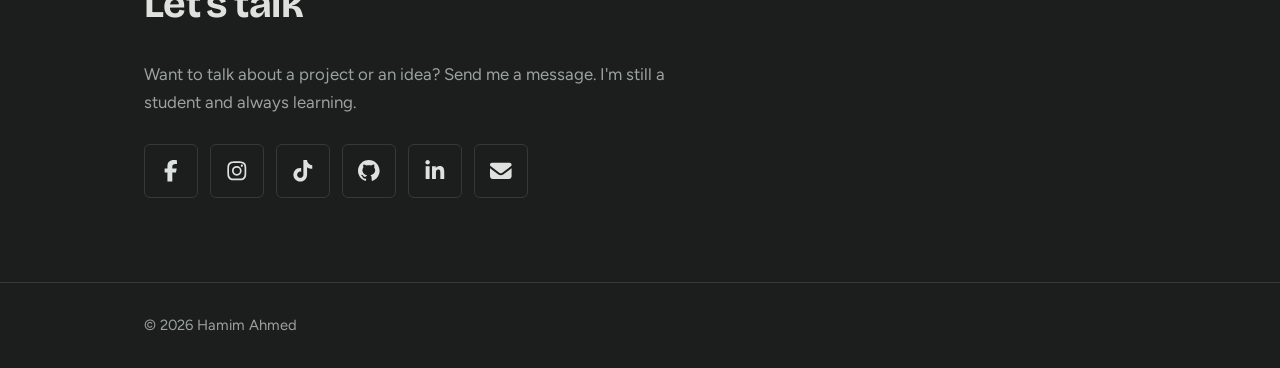
==== commit a0c0bde6: "Add files via upload" ====
--- a/index.html
+++ b/index.html
@@ -10,12 +10,17 @@
 <meta property="og:title" content="Hamim Ahmed | Data Science Student, Designer and Game Developer">
 <meta property="og:description" content="Hamim Ahmed, Data Science student building AI tools and applied software.">
 <meta property="og:url" content="https://humblehamim.pages.dev/">
+<link rel="canonical" href="https://humblehamim.pages.dev/">
+<link rel="preload" as="image" href="logo.png">
+<meta property="og:image" content="https://humblehamim.pages.dev/og.png">
+<meta property="og:image:alt" content="Hamim Ahmed, Data Science student building AI tools">
+<meta name="twitter:card" content="summary_large_image">
+<script type="application/ld+json">{"@context":"https://schema.org","@type":"Person","name":"Hamim Ahmed","url":"https://humblehamim.pages.dev/","alumniOf":"Metropolitan University","sameAs":["https://www.facebook.com/ImHamimAhmed","https://www.instagram.com/humble.hamim/","https://www.tiktok.com/@humble.hamim","https://github.com/HumbleHamim","https://www.linkedin.com/in/humblehamim/"]}</script>
 <meta name="description" content="Hamim Ahmed, Data Science student building AI tools and applied software.">
 <script>try{if(localStorage.getItem("theme")==="light")document.documentElement.setAttribute("data-theme","light")}catch(e){}</script>
 <link rel="preconnect" href="https://fonts.googleapis.com">
 <link rel="preconnect" href="https://fonts.gstatic.com" crossorigin>
 <link href="https://fonts.googleapis.com/css2?family=Bricolage+Grotesque:opsz,wght@12..96,500;12..96,700&family=Figtree:wght@400;500;600&display=swap" rel="stylesheet">
-<link rel="stylesheet" href="https://cdnjs.cloudflare.com/ajax/libs/font-awesome/6.5.2/css/all.min.css">
 <link rel="stylesheet" href="style.css">
 </head>
 <body>
@@ -56,8 +61,8 @@
   <div class="wrap about">
     <div>
       <h2>About me</h2>
-      <p>I'm a first-year Data Science student in Bangladesh. I like turning ideas into working software, especially tools that use AI to solve a real, everyday problem.</p>
-      <p>I study at Metropolitan University, where I'm working toward a B.Sc. in Data Science. I care about how things look as much as how they work. Clean layout, sharp details, and a result people enjoy using.</p>
+      <p>I'm a first-year student in Bangladesh who likes turning ideas into working software, especially AI tools that solve real, everyday problems.</p>
+      <p>I care about how things look as much as how they work: clean layout, sharp details, and a result people enjoy using.</p>
     </div>
     <ul class="facts">
       <li><span>Degree</span><span>B.Sc. Data Science</span></li>
@@ -77,15 +82,15 @@
       <article class="card">
         <h3>MU Live Bus Tracker</h3>
         <p>A live bus tracking tool for university students, so they can see where the bus is before they leave.</p>
-        <div class="tags"><span>Web</span><span>Live tracking</span></div>
-        <a href="https://github.com/HumbleHamim">View on GitHub</a>
+        <div class="tags"><span>React.js</span><span>Firebase</span><span>Leaflet.js</span></div>
+        <a href="https://github.com/HumbleHamim/MU-Bus-Tracker" target="_blank" rel="noopener">View on GitHub</a>
       </article>
 
       <article class="card">
         <h3>Uchcharonai</h3>
         <p>A Bangla speech and phoneme-check tool that helps people practice and check their pronunciation.</p>
-        <div class="tags"><span>Speech</span><span>Bangla</span><span>AI</span></div>
-        <a href="https://github.com/HumbleHamim">View on GitHub</a>
+        <div class="tags"><span>React.js</span><span>TypeScript</span><span>NLP</span></div>
+        <a href="https://github.com/HumbleHamim/Uccharon-AI-by-Kirrahdia-team" target="_blank" rel="noopener">View on GitHub</a>
       </article>
       <!-- END PROJECT CARD -->
 
@@ -145,12 +150,12 @@
               </article>
               <article class="card">
                 <h3>Premium Education Hub</h3>
-                <p>Affordable premium access to study and productivity tools like ChatGPT, Gemini, Canva, Grammarly and Adobe.</p>
+                <p>Manage and renew digital subscriptions for students, like ChatGPT, Gemini, Canva and Grammarly, so nothing ever lapses.</p>
                 <a href="https://www.facebook.com/1070780342783674" target="_blank" rel="noopener">Visit page</a>
               </article>
               <article class="card">
                 <h3>Premium Streaming Hub</h3>
-                <p>Affordable premium streaming plans for entertainment, including YouTube Premium, Spotify, Netflix and Prime Video.</p>
+                <p>Handle renewals for streaming subscriptions like YouTube Premium, Spotify and Netflix, as a personal assistant service.</p>
                 <a href="https://www.facebook.com/617478764784424" target="_blank" rel="noopener">Visit page</a>
               </article>
               <article class="card">
@@ -176,7 +181,7 @@
     <div class="skills">
       <div>
         <h3>Data and Analytics</h3>
-        <ul><li>Microsoft Power BI</li><li>Data Visualization</li><li>Data Science</li><li>Satellite Data Analytics</li><li>Climate Intelligence</li><li>Data Entry</li></ul>
+        <ul><li>Microsoft Power BI</li><li>Data Visualization</li><li>Satellite Data Analytics</li><li>Climate Intelligence</li><li>Data Entry</li></ul>
       </div>
       <div>
         <h3>AI and Research</h3>
@@ -184,11 +189,11 @@
       </div>
       <div>
         <h3>Web and Code</h3>
-        <ul><li>HTML</li><li>JavaScript</li><li>TypeScript</li><li>React.js</li><li>Firebase</li><li>Leaflet.js</li><li>Git</li><li>Web Development</li></ul>
+        <ul><li>HTML</li><li>JavaScript</li><li>TypeScript</li><li>React.js</li><li>Firebase</li><li>Leaflet.js</li><li>Git</li></ul>
       </div>
       <div>
         <h3>Game Development</h3>
-        <ul><li>Game Development</li><li>Godot</li><li>GDScript</li><li>C#</li></ul>
+        <ul><li>Godot</li><li>GDScript</li><li>C#</li></ul>
       </div>
       <div>
         <h3>Business and People</h3>
@@ -208,24 +213,26 @@
 <section id="contact" class="contact">
   <div class="wrap">
     <h2>Let's talk</h2>
-    <p>Have a project, an idea, or an opportunity? Send me a message and I'll reply as soon as I can.</p>
+    <p>Want to talk about a project or an idea? Send me a message. I'm still a student and always learning.</p>
     <div class="links">
-      <a class="btn alt icon-btn" href="https://www.facebook.com/ImHamimAhmed" target="_blank" rel="noopener" aria-label="Facebook" title="Facebook"><i class="fa-brands fa-facebook-f"></i></a>
-      <a class="btn alt icon-btn" href="https://www.instagram.com/humble.hamim/" target="_blank" rel="noopener" aria-label="Instagram" title="Instagram"><i class="fa-brands fa-instagram"></i></a>
-      <a class="btn alt icon-btn" href="https://www.tiktok.com/@humble.hamim" target="_blank" rel="noopener" aria-label="TikTok" title="TikTok"><i class="fa-brands fa-tiktok"></i></a>
-      <a class="btn alt icon-btn" href="https://github.com/HumbleHamim" target="_blank" rel="noopener" aria-label="GitHub" title="GitHub"><i class="fa-brands fa-github"></i></a>
-      <a class="btn alt icon-btn" href="https://www.linkedin.com/in/humblehamim/" target="_blank" rel="noopener" aria-label="LinkedIn" title="LinkedIn"><i class="fa-brands fa-linkedin-in"></i></a>
-      <a class="btn alt icon-btn" href="mailto:hamimhb123@gmail.com" aria-label="Email" title="Email"><i class="fa-solid fa-envelope"></i></a>
+      <a class="btn alt icon-btn" href="https://www.facebook.com/ImHamimAhmed" target="_blank" rel="noopener" aria-label="Facebook" title="Facebook"><svg viewBox="0 0 320 512" aria-hidden="true"><path d="M80 299.3l0 212.7 116 0 0-212.7 86.5 0 18-97.8-104.5 0 0-34.6c0-51.7 20.3-71.5 72.7-71.5 16.3 0 29.4 .4 37 1.2l0-88.7C291.4 4 256.4 0 236.2 0 129.3 0 80 50.5 80 159.4l0 42.1-66 0 0 97.8 66 0z"/></svg></a>
+      <a class="btn alt icon-btn" href="https://www.instagram.com/humble.hamim/" target="_blank" rel="noopener" aria-label="Instagram" title="Instagram"><svg viewBox="0 0 448 512" aria-hidden="true"><path d="M224.3 141a115 115 0 1 0 -.6 230 115 115 0 1 0 .6-230zm-.6 40.4a74.6 74.6 0 1 1 .6 149.2 74.6 74.6 0 1 1 -.6-149.2zm93.4-45.1a26.8 26.8 0 1 1 53.6 0 26.8 26.8 0 1 1 -53.6 0zm129.7 27.2c-1.7-35.9-9.9-67.7-36.2-93.9-26.2-26.2-58-34.4-93.9-36.2-37-2.1-147.9-2.1-184.9 0-35.8 1.7-67.6 9.9-93.9 36.1s-34.4 58-36.2 93.9c-2.1 37-2.1 147.9 0 184.9 1.7 35.9 9.9 67.7 36.2 93.9s58 34.4 93.9 36.2c37 2.1 147.9 2.1 184.9 0 35.9-1.7 67.7-9.9 93.9-36.2 26.2-26.2 34.4-58 36.2-93.9 2.1-37 2.1-147.8 0-184.8zM399 388c-7.8 19.6-22.9 34.7-42.6 42.6-29.5 11.7-99.5 9-132.1 9s-102.7 2.6-132.1-9c-19.6-7.8-34.7-22.9-42.6-42.6-11.7-29.5-9-99.5-9-132.1s-2.6-102.7 9-132.1c7.8-19.6 22.9-34.7 42.6-42.6 29.5-11.7 99.5-9 132.1-9s102.7-2.6 132.1 9c19.6 7.8 34.7 22.9 42.6 42.6 11.7 29.5 9 99.5 9 132.1s2.7 102.7-9 132.1z"/></svg></a>
+      <a class="btn alt icon-btn" href="https://www.tiktok.com/@humble.hamim" target="_blank" rel="noopener" aria-label="TikTok" title="TikTok"><svg viewBox="0 0 448 512" aria-hidden="true"><path d="M448.5 209.9c-44 .1-87-13.6-122.8-39.2l0 178.7c0 33.1-10.1 65.4-29 92.6s-45.6 48-76.6 59.6-64.8 13.5-96.9 5.3-60.9-25.9-82.7-50.8-35.3-56-39-88.9 2.9-66.1 18.6-95.2 40-52.7 69.6-67.7 62.9-20.5 95.7-16l0 89.9c-15-4.7-31.1-4.6-46 .4s-27.9 14.6-37 27.3-14 28.1-13.9 43.9 5.2 31 14.5 43.7 22.4 22.1 37.4 26.9 31.1 4.8 46-.1 28-14.4 37.2-27.1 14.2-28.1 14.2-43.8l0-349.4 88 0c-.1 7.4 .6 14.9 1.9 22.2 3.1 16.3 9.4 31.9 18.7 45.7s21.3 25.6 35.2 34.6c19.9 13.1 43.2 20.1 67 20.1l0 87.4z"/></svg></a>
+      <a class="btn alt icon-btn" href="https://github.com/HumbleHamim" target="_blank" rel="noopener" aria-label="GitHub" title="GitHub"><svg viewBox="0 0 512 512" aria-hidden="true"><path d="M216.5 362.5c-66-8-112.5-55.5-112.5-117 0-25 9-52 24-70-6.5-16.5-5.5-51.5 2-66 20-2.5 47 8 63 22.5 19-6 39-9 63.5-9s44.5 3 62.5 8.5c15.5-14 43-24.5 63-22 7 13.5 8 48.5 1.5 65.5 16 19 24.5 44.5 24.5 70.5 0 61.5-46.5 108-113.5 116.5 17 11 28.5 35 28.5 62.5l0 52C323 491.5 335.5 500 350.5 494 441 459.5 512 369 512 257 512 115.5 397 0 255.5 0S0 115.5 0 257c0 111 70.5 203 165.5 237.5 13.5 5 26.5-4 26.5-17.5l0-40c-7 3-16 5-24 5-33 0-52.5-18-66.5-51.5-5.5-13.5-11.5-21.5-23-23-6-.5-8-3-8-6 0-6 10-10.5 20-10.5 14.5 0 27 9 40 27.5 10 14.5 20.5 21 33 21s20.5-4.5 32-16c8.5-8.5 15-16 21-21z"/></svg></a>
+      <a class="btn alt icon-btn" href="https://www.linkedin.com/in/humblehamim/" target="_blank" rel="noopener" aria-label="LinkedIn" title="LinkedIn"><svg viewBox="0 0 448 512" aria-hidden="true"><path d="M100.3 448l-92.9 0 0-299.1 92.9 0 0 299.1zM53.8 108.1C24.1 108.1 0 83.5 0 53.8 0 39.5 5.7 25.9 15.8 15.8s23.8-15.8 38-15.8 27.9 5.7 38 15.8 15.8 23.8 15.8 38c0 29.7-24.1 54.3-53.8 54.3zM447.9 448l-92.7 0 0-145.6c0-34.7-.7-79.2-48.3-79.2-48.3 0-55.7 37.7-55.7 76.7l0 148.1-92.8 0 0-299.1 89.1 0 0 40.8 1.3 0c12.4-23.5 42.7-48.3 87.9-48.3 94 0 111.3 61.9 111.3 142.3l0 164.3-.1 0z"/></svg></a>
+      <a class="btn alt icon-btn" href="mailto:hamimhb123@gmail.com" aria-label="Email" title="Email"><svg viewBox="0 0 512 512" aria-hidden="true"><path d="M48 64c-26.5 0-48 21.5-48 48 0 15.1 7.1 29.3 19.2 38.4l208 156c17.1 12.8 40.5 12.8 57.6 0l208-156c12.1-9.1 19.2-23.3 19.2-38.4 0-26.5-21.5-48-48-48L48 64zM0 196L0 384c0 35.3 28.7 64 64 64l384 0c35.3 0 64-28.7 64-64l0-188-198.4 148.8c-34.1 25.6-81.1 25.6-115.2 0L0 196z"/></svg></a>
     </div>
   </div>
 </section>
 
 </main>
 
+<!-- Icons: Font Awesome Free 6 (CC BY 4.0) https://fontawesome.com/license/free -->
 <footer>
   <div class="wrap">&copy; <span id="yr"></span> Hamim Ahmed</div>
 </footer>
 
+<a href="#top" id="totop" aria-label="Back to top"><svg viewBox="0 0 24 24" aria-hidden="true"><path d="M12 19V6M6 12l6-6 6 6" fill="none" stroke="currentColor" stroke-width="2.4" stroke-linecap="round" stroke-linejoin="round"/></svg></a>
 <script src="script.js"></script>
 </body>
 </html>
--- a/style.css
+++ b/style.css
@@ -233,3 +233,22 @@
 .nf p{color:var(--ash)}
 .nf .btn{justify-self:center;margin-top:10px}
 @media(max-width:520px){.motto br{display:none}}
+
+/* anchors clear the sticky header */
+html{scroll-padding-top:62px}
+@media(max-width:600px){html{scroll-padding-top:92px}}
+
+/* inline icons */
+.icon-btn svg{width:1.35rem;height:1.35rem;fill:currentColor;display:block}
+
+/* active menu link */
+header nav a.on{color:var(--green)}
+
+/* back to top */
+#totop{position:fixed;right:20px;bottom:20px;width:44px;height:44px;border-radius:50%;background:var(--surface);border:1px solid var(--line);color:var(--silver);display:grid;place-content:center;opacity:0;transform:translateY(12px);pointer-events:none;transition:opacity .25s,transform .25s,border-color .2s,color .2s;z-index:15}
+#totop svg{width:20px;height:20px}
+#totop.show{opacity:1;transform:none;pointer-events:auto}
+#totop:hover{border-color:var(--green);color:var(--green)}
+
+/* save battery: freeze sky animation when hero is off screen */
+.hero.off .sky *{animation-play-state:paused}
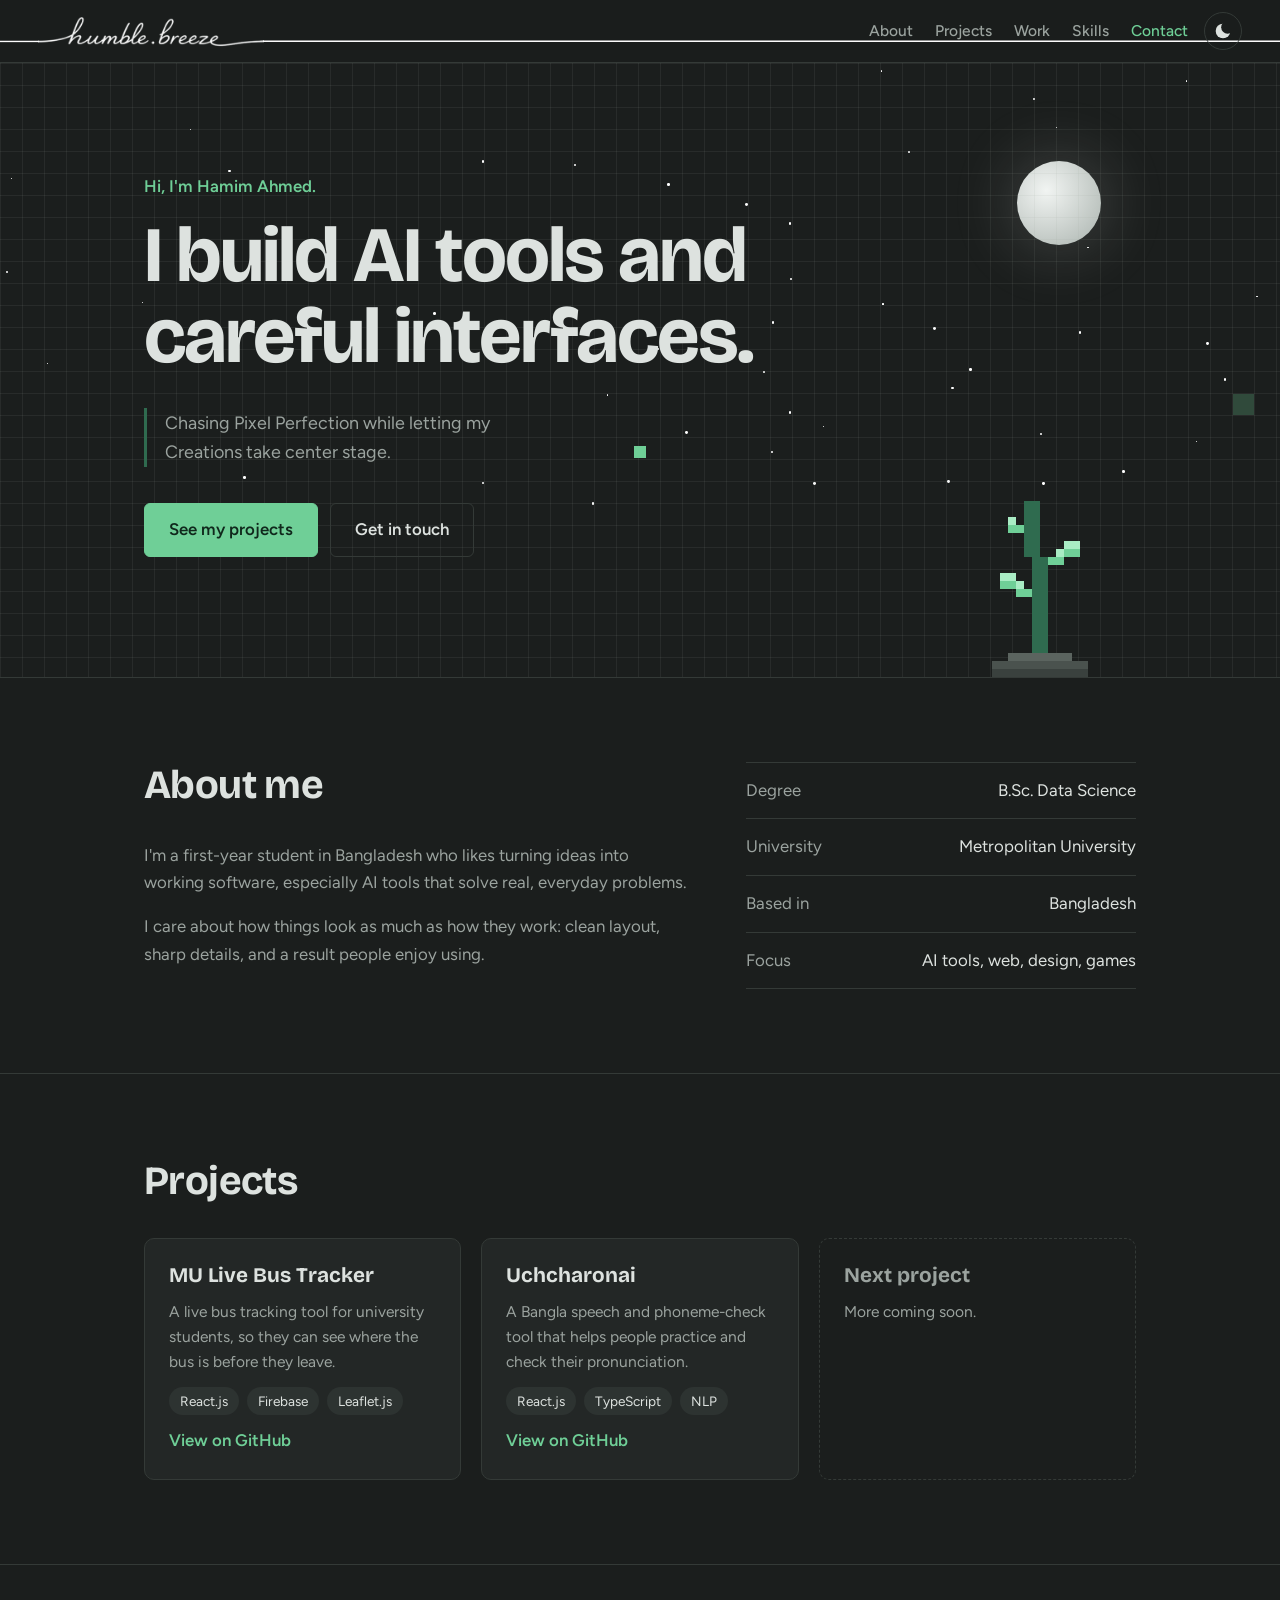
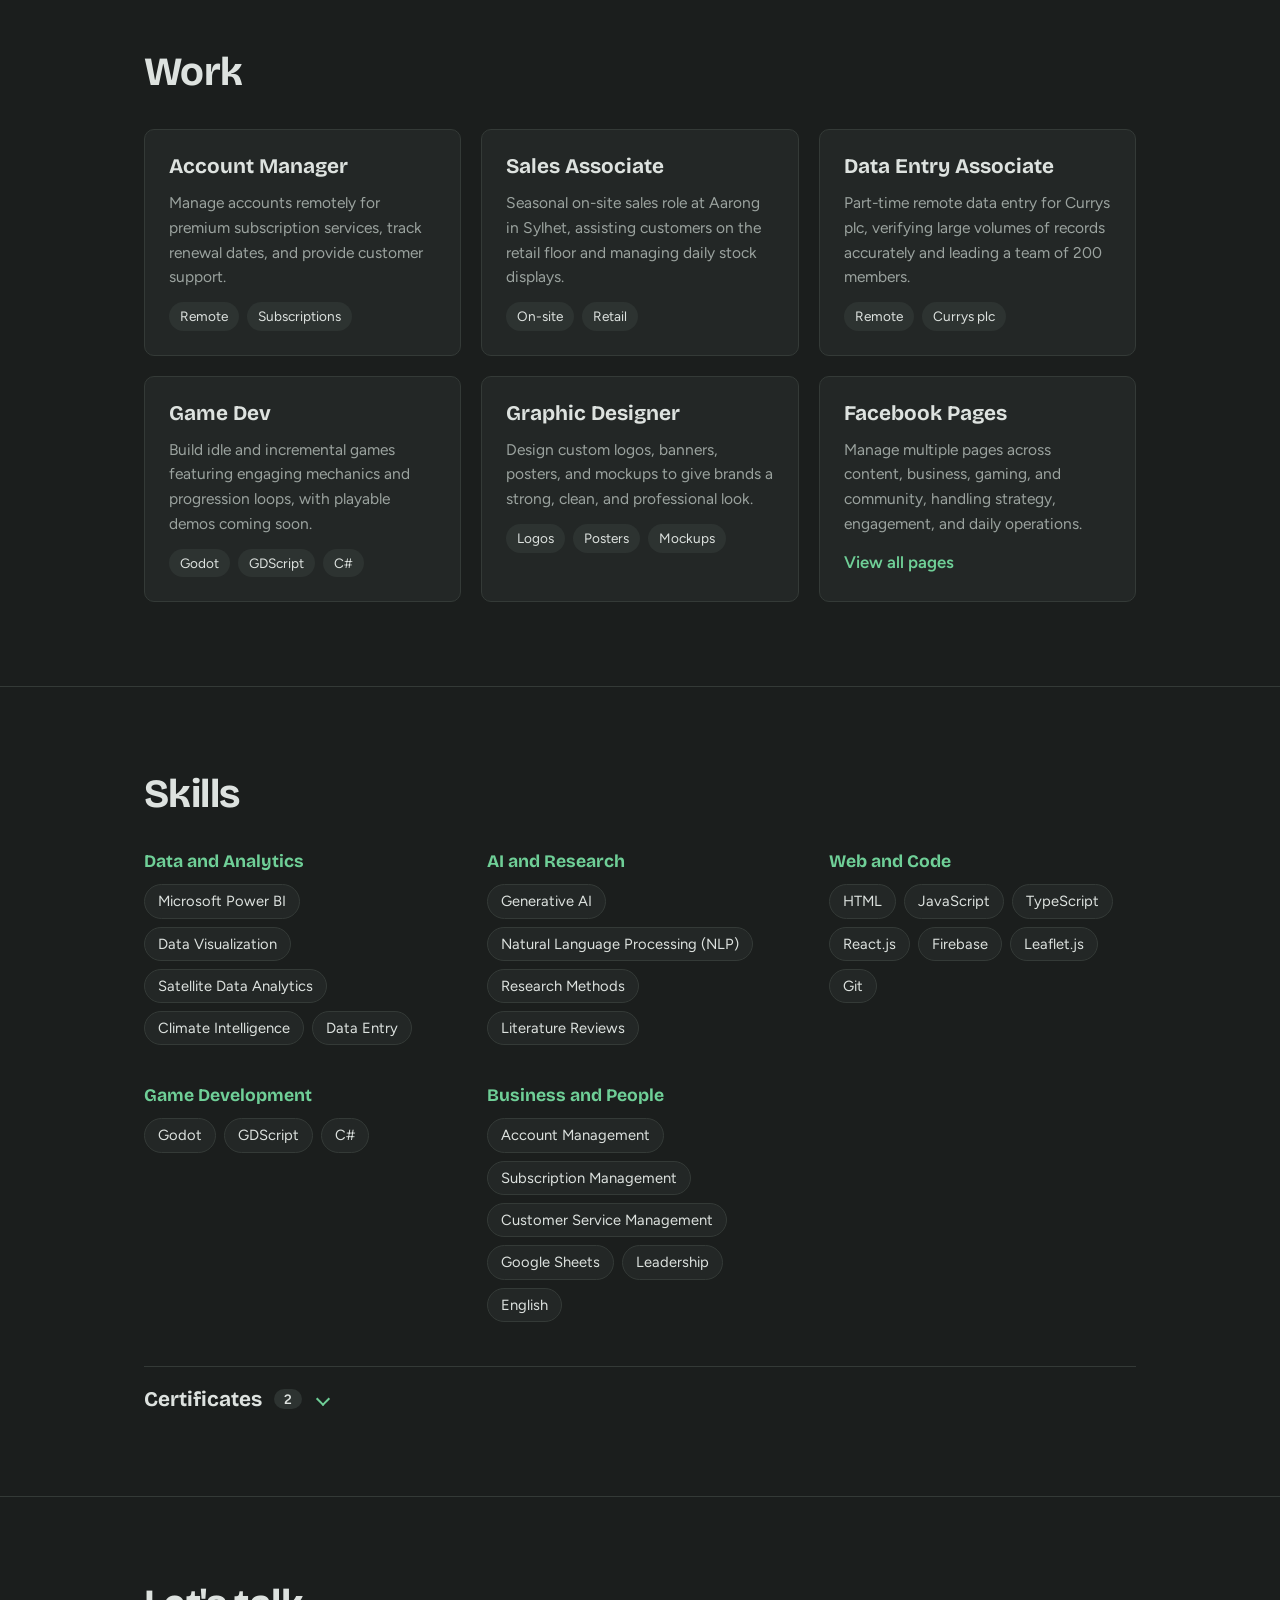
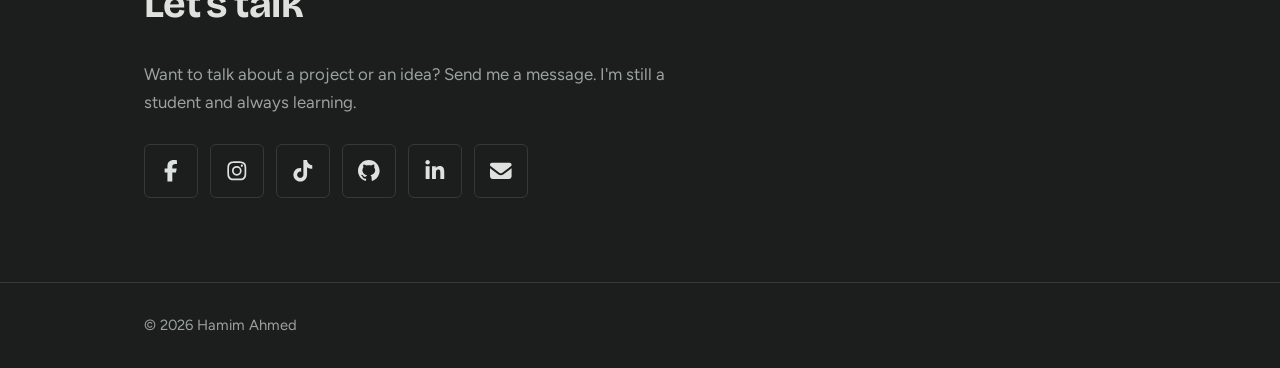
==== commit c9b05aac: "Add files via upload" ====
--- a/index.html
+++ b/index.html
@@ -3,11 +3,11 @@
 <head>
 <meta charset="utf-8">
 <meta name="viewport" content="width=device-width, initial-scale=1">
-<title>Hamim Ahmed | Data Science Student, Designer and Game Developer</title>
+<title>Hamim Ahmed | Portfolio</title>
 <link rel="icon" type="image/svg+xml" href="data:image/svg+xml,%3Csvg xmlns='http://www.w3.org/2000/svg' viewBox='0 0 64 64'%3E%3Crect width='64' height='64' rx='14' fill='%231b1e1d'/%3E%3Cpath d='M18 14v36M46 14v36M18 32h28' stroke='%236fcf97' stroke-width='7' stroke-linecap='square' fill='none'/%3E%3C/svg%3E">
 <meta name="theme-color" content="#1b1e1d">
 <meta property="og:type" content="website">
-<meta property="og:title" content="Hamim Ahmed | Data Science Student, Designer and Game Developer">
+<meta property="og:title" content="Hamim Ahmed | Portfolio">
 <meta property="og:description" content="Hamim Ahmed, Data Science student building AI tools and applied software.">
 <meta property="og:url" content="https://humblehamim.pages.dev/">
 <link rel="canonical" href="https://humblehamim.pages.dev/">
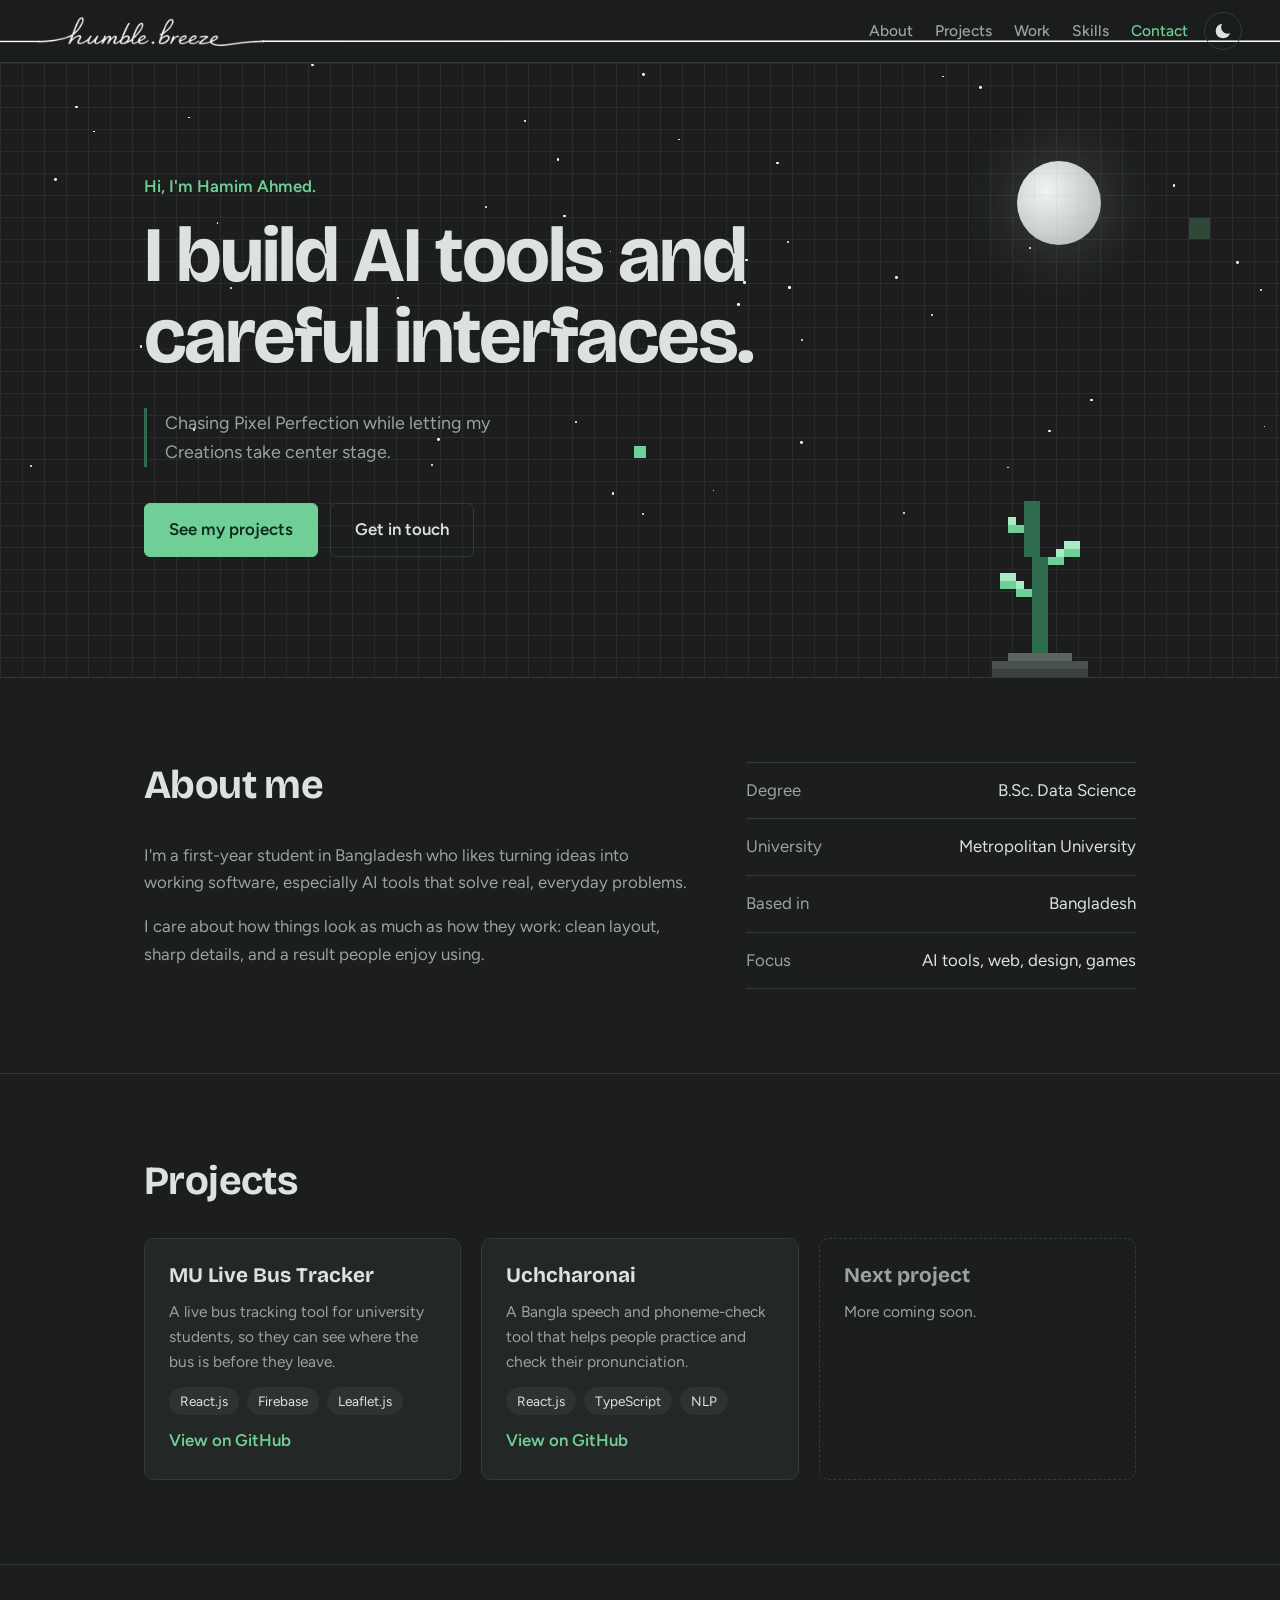
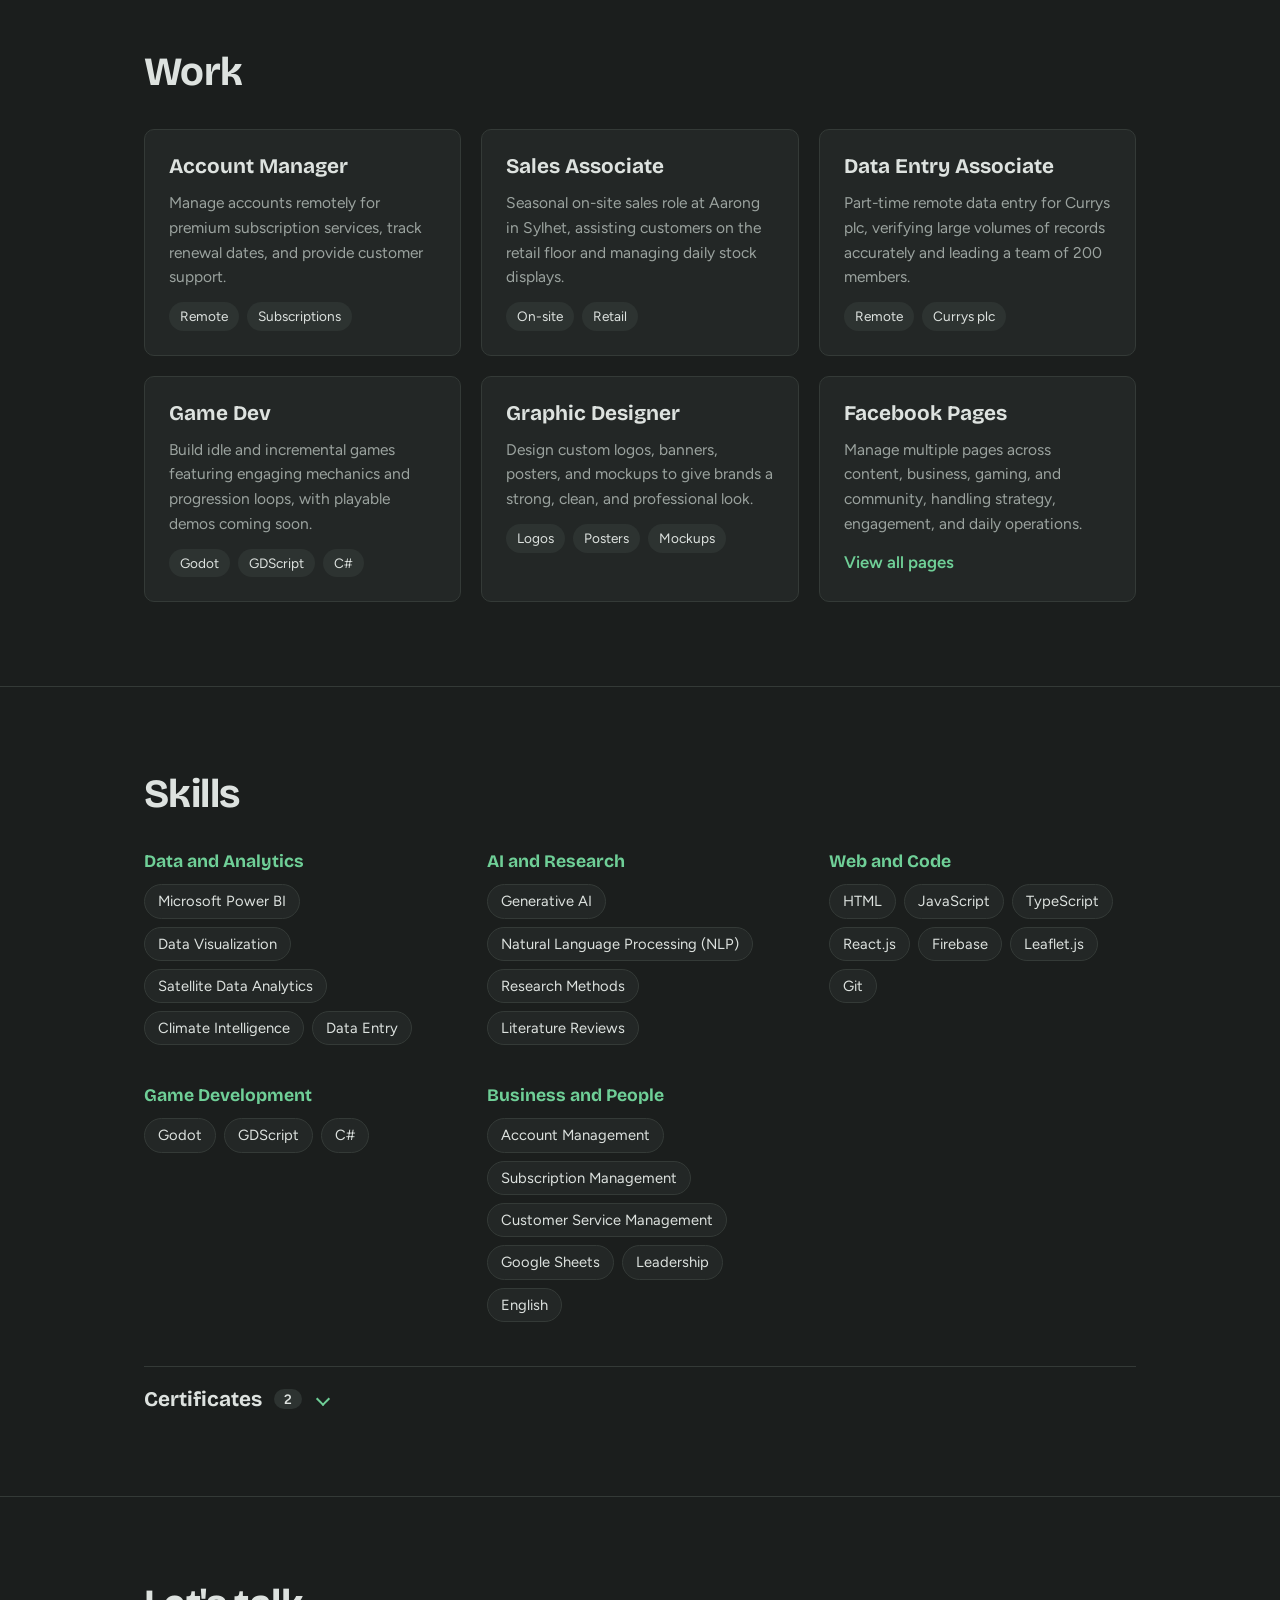
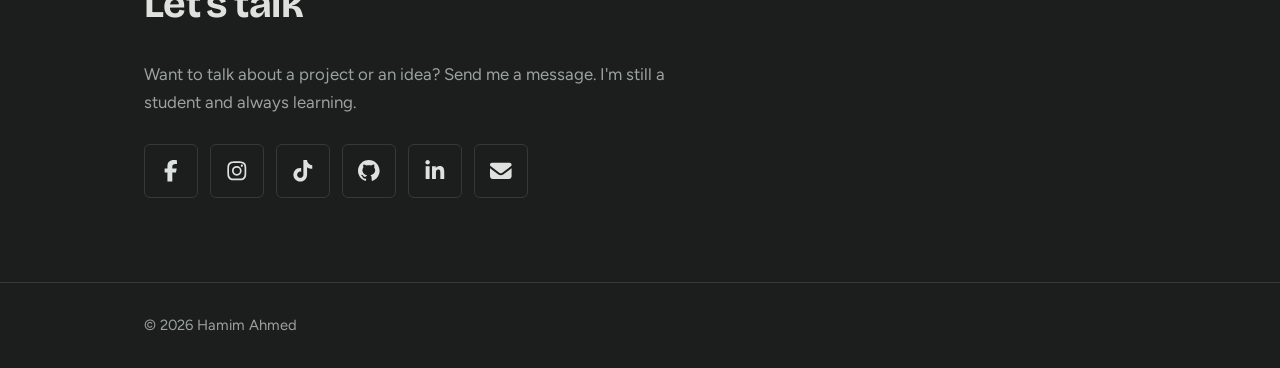
==== commit 6d7209e0: "Add files via upload" ====
--- a/index.html
+++ b/index.html
@@ -4,7 +4,9 @@
 <meta charset="utf-8">
 <meta name="viewport" content="width=device-width, initial-scale=1">
 <title>Hamim Ahmed | Portfolio</title>
-<link rel="icon" type="image/svg+xml" href="data:image/svg+xml,%3Csvg xmlns='http://www.w3.org/2000/svg' viewBox='0 0 64 64'%3E%3Crect width='64' height='64' rx='14' fill='%231b1e1d'/%3E%3Cpath d='M18 14v36M46 14v36M18 32h28' stroke='%236fcf97' stroke-width='7' stroke-linecap='square' fill='none'/%3E%3C/svg%3E">
+<link rel="icon" href="/favicon.ico" sizes="48x48">
+<link rel="icon" type="image/png" sizes="192x192" href="/icon-192.png">
+<link rel="apple-touch-icon" href="/apple-touch-icon.png">
 <meta name="theme-color" content="#1b1e1d">
 <meta property="og:type" content="website">
 <meta property="og:title" content="Hamim Ahmed | Portfolio">
